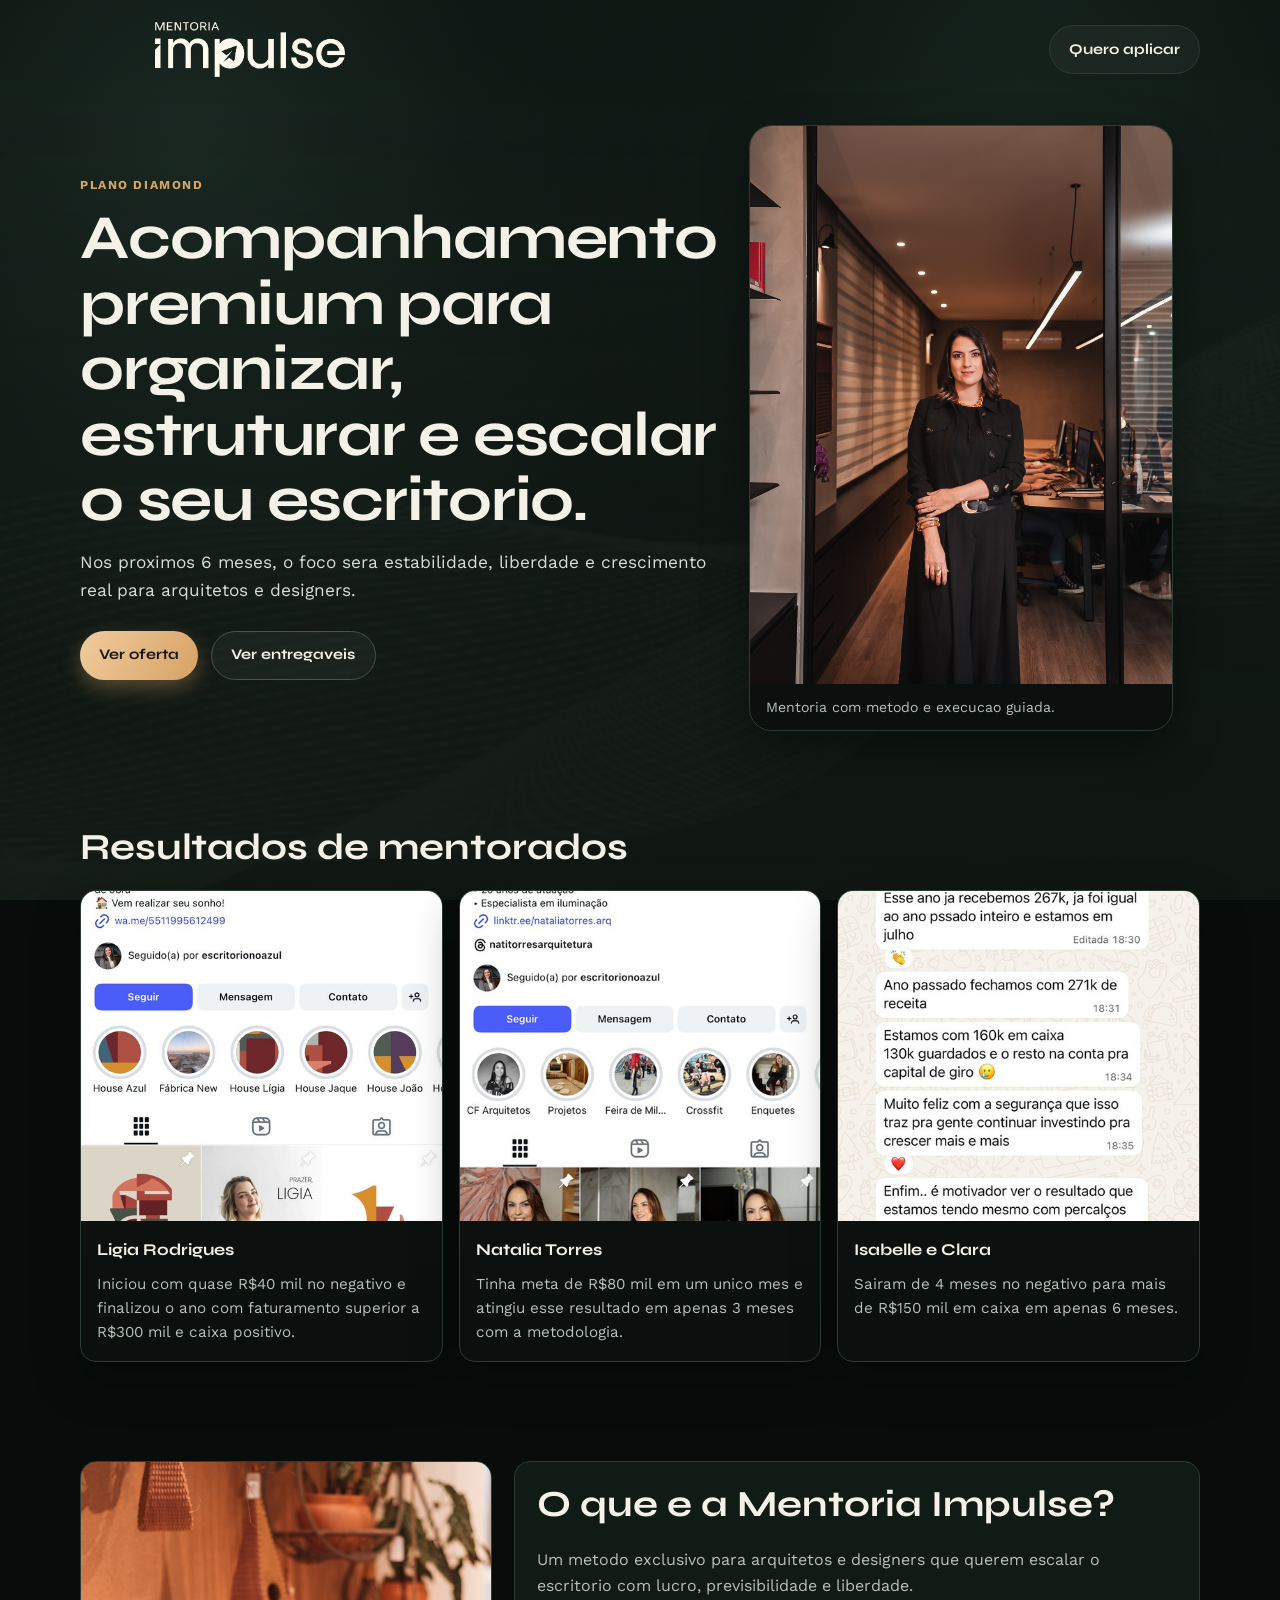
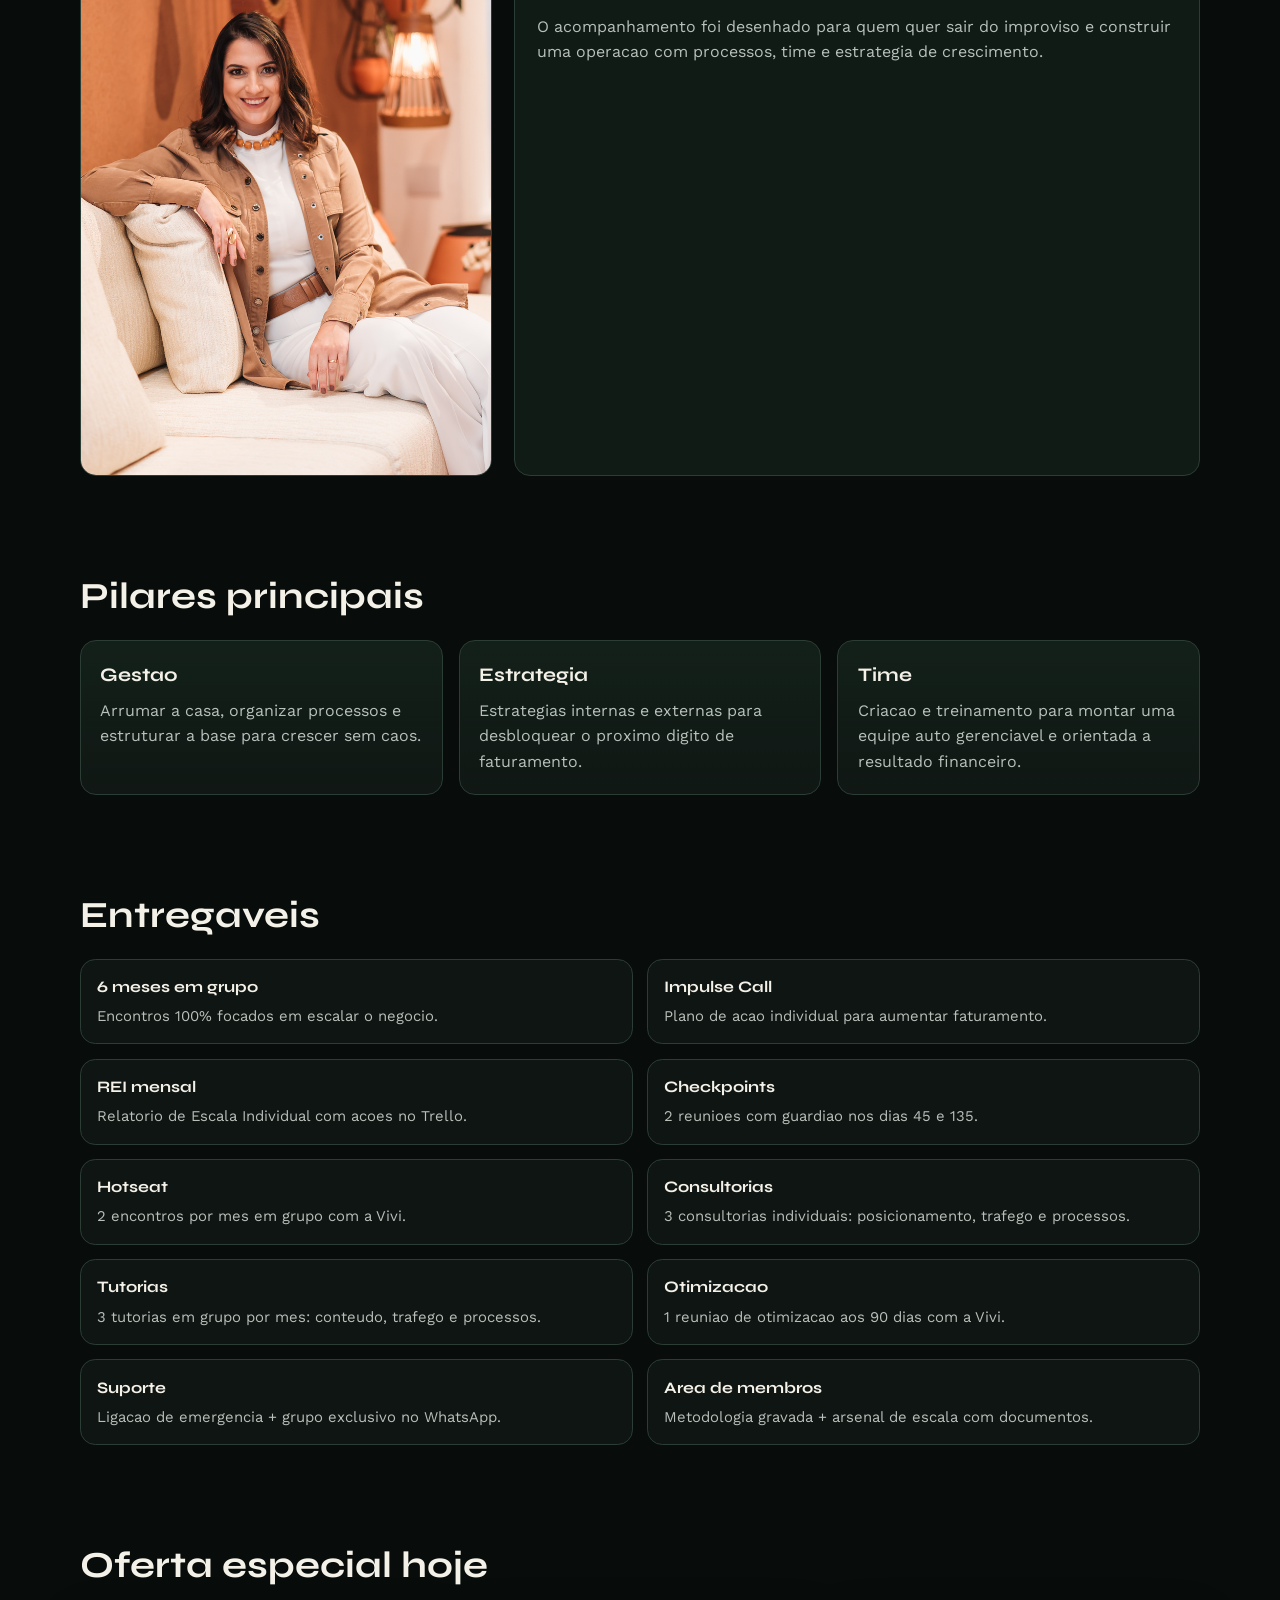
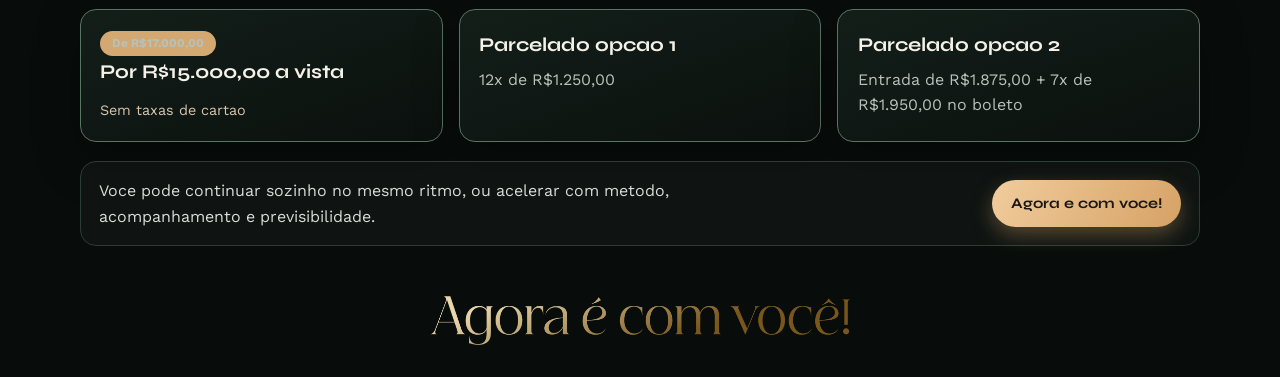
==== index.html @ 2598ce9f "feat: landing Mentoria Impulse Plano Diamond + deploy pages" ====
<!DOCTYPE html>
<html lang="pt-BR">
  <head>
    <meta charset="UTF-8" />
    <meta name="viewport" content="width=device-width, initial-scale=1.0" />
    <title>Mentoria Impulse | Plano Diamond</title>
    <link rel="preconnect" href="https://fonts.googleapis.com" />
    <link rel="preconnect" href="https://fonts.gstatic.com" crossorigin />
    <link
      href="https://fonts.googleapis.com/css2?family=Syne:wght@500;700;800&family=Work+Sans:wght@400;500;700&display=swap"
      rel="stylesheet"
    />
    <link rel="stylesheet" href="./styles.css" />
  </head>
  <body>
    <div class="bg-gradient" aria-hidden="true"></div>

    <header class="topbar container reveal">
      <img
        class="logo"
        src="./assets/p01_02_X12.png"
        alt="Mentoria Impulse"
        loading="eager"
      />
      <a class="btn btn-outline" href="#investimento">Quero aplicar</a>
    </header>

    <main>
      <section class="hero container">
        <div class="hero-copy reveal">
          <p class="kicker">Plano Diamond</p>
          <h1>
            Acompanhamento premium para organizar, estruturar e escalar o seu
            escritorio.
          </h1>
          <p class="lead">
            Nos proximos 6 meses, o foco sera estabilidade, liberdade e
            crescimento real para arquitetos e designers.
          </p>
          <div class="hero-actions">
            <a class="btn btn-solid" href="#investimento">Ver oferta</a>
            <a class="btn btn-ghost" href="#entregaveis">Ver entregaveis</a>
          </div>
        </div>

        <figure class="hero-visual reveal">
          <img
            src="./assets/p01_04_X4.jpg"
            alt="Mentora em escritorio"
            loading="eager"
          />
          <figcaption>Mentoria com metodo e execucao guiada.</figcaption>
        </figure>
      </section>

      <section class="social-proof container" id="resultados">
        <h2 class="section-title reveal">Resultados de mentorados</h2>
        <div class="proof-grid">
          <article class="proof-card reveal">
            <img
              src="./assets/p03_04_X11.jpg"
              alt="Perfil da Ligia Rodrigues"
              loading="lazy"
            />
            <div class="proof-copy">
              <h3>Ligia Rodrigues</h3>
              <p>
                Iniciou com quase R$40 mil no negativo e finalizou o ano com
                faturamento superior a R$300 mil e caixa positivo.
              </p>
            </div>
          </article>

          <article class="proof-card reveal">
            <img
              src="./assets/p04_05_X11.jpg"
              alt="Perfil da Natalia Torres"
              loading="lazy"
            />
            <div class="proof-copy">
              <h3>Natalia Torres</h3>
              <p>
                Tinha meta de R$80 mil em um unico mes e atingiu esse resultado
                em apenas 3 meses com a metodologia.
              </p>
            </div>
          </article>

          <article class="proof-card reveal">
            <img
              src="./assets/p05_05_X14.jpg"
              alt="Depoimento de mentoria"
              loading="lazy"
            />
            <div class="proof-copy">
              <h3>Isabelle e Clara</h3>
              <p>
                Sairam de 4 meses no negativo para mais de R$150 mil em caixa
                em apenas 6 meses.
              </p>
            </div>
          </article>
        </div>
      </section>

      <section class="about container">
        <div class="about-media reveal">
          <img
            src="./assets/p10_01_X4.jpg"
            alt="Mentora sentada em sofa"
            loading="lazy"
          />
        </div>
        <div class="about-copy reveal">
          <h2 class="section-title">O que e a Mentoria Impulse?</h2>
          <p>
            Um metodo exclusivo para arquitetos e designers que querem escalar
            o escritorio com lucro, previsibilidade e liberdade.
          </p>
          <p>
            O acompanhamento foi desenhado para quem quer sair do improviso e
            construir uma operacao com processos, time e estrategia de
            crescimento.
          </p>
        </div>
      </section>

      <section class="pillars container" id="pilares">
        <h2 class="section-title reveal">Pilares principais</h2>
        <div class="pillar-grid">
          <article class="pillar-card reveal">
            <h3>Gestao</h3>
            <p>
              Arrumar a casa, organizar processos e estruturar a base para
              crescer sem caos.
            </p>
          </article>
          <article class="pillar-card reveal">
            <h3>Estrategia</h3>
            <p>
              Estrategias internas e externas para desbloquear o proximo digito
              de faturamento.
            </p>
          </article>
          <article class="pillar-card reveal">
            <h3>Time</h3>
            <p>
              Criacao e treinamento para montar uma equipe auto gerenciavel e
              orientada a resultado financeiro.
            </p>
          </article>
        </div>
      </section>

      <section class="deliverables container" id="entregaveis">
        <h2 class="section-title reveal">Entregaveis</h2>
        <div class="deliverable-grid">
          <article class="deliverable reveal">
            <h3>6 meses em grupo</h3>
            <p>Encontros 100% focados em escalar o negocio.</p>
          </article>
          <article class="deliverable reveal">
            <h3>Impulse Call</h3>
            <p>Plano de acao individual para aumentar faturamento.</p>
          </article>
          <article class="deliverable reveal">
            <h3>REI mensal</h3>
            <p>Relatorio de Escala Individual com acoes no Trello.</p>
          </article>
          <article class="deliverable reveal">
            <h3>Checkpoints</h3>
            <p>2 reunioes com guardiao nos dias 45 e 135.</p>
          </article>
          <article class="deliverable reveal">
            <h3>Hotseat</h3>
            <p>2 encontros por mes em grupo com a Vivi.</p>
          </article>
          <article class="deliverable reveal">
            <h3>Consultorias</h3>
            <p>3 consultorias individuais: posicionamento, trafego e processos.</p>
          </article>
          <article class="deliverable reveal">
            <h3>Tutorias</h3>
            <p>3 tutorias em grupo por mes: conteudo, trafego e processos.</p>
          </article>
          <article class="deliverable reveal">
            <h3>Otimizacao</h3>
            <p>1 reuniao de otimizacao aos 90 dias com a Vivi.</p>
          </article>
          <article class="deliverable reveal">
            <h3>Suporte</h3>
            <p>Ligacao de emergencia + grupo exclusivo no WhatsApp.</p>
          </article>
          <article class="deliverable reveal">
            <h3>Area de membros</h3>
            <p>Metodologia gravada + arsenal de escala com documentos.</p>
          </article>
        </div>
      </section>

      <section class="investment container" id="investimento">
        <h2 class="section-title reveal">Oferta especial hoje</h2>
        <div class="investment-wrap">
          <article class="price-card reveal">
            <p class="badge">De R$17.000,00</p>
            <h3>Por R$15.000,00 a vista</h3>
            <p class="price-note">Sem taxas de cartao</p>
          </article>
          <article class="price-card reveal">
            <h3>Parcelado opcao 1</h3>
            <p>12x de R$1.250,00</p>
          </article>
          <article class="price-card reveal">
            <h3>Parcelado opcao 2</h3>
            <p>Entrada de R$1.875,00 + 7x de R$1.950,00 no boleto</p>
          </article>
        </div>
        <div class="final-cta reveal">
          <p>
            Voce pode continuar sozinho no mesmo ritmo, ou acelerar com metodo,
            acompanhamento e previsibilidade.
          </p>
          <a class="btn btn-solid" href="#">Agora e com voce!</a>
        </div>
      </section>
    </main>

    <footer class="footer container reveal">
      <img src="./assets/p12_03_X21.png" alt="Agora e com voce" loading="lazy" />
    </footer>

    <script src="./script.js"></script>
  </body>
</html>
---- styles.css ----
:root {
  --bg: #080d0b;
  --bg-soft: #111b16;
  --panel: #101714;
  --panel-border: #2c3d35;
  --accent: #7f9f89;
  --accent-2: #d7a468;
  --text: #f4f1e8;
  --muted: #b8c0ba;
  --radius-xl: 1.4rem;
  --radius-lg: 1rem;
  --shadow: 0 18px 45px rgba(0, 0, 0, 0.38);
  --max: 1120px;
}

*,
*::before,
*::after {
  box-sizing: border-box;
}

html,
body {
  margin: 0;
  padding: 0;
}

body {
  min-height: 100vh;
  background: var(--bg);
  color: var(--text);
  font-family: "Work Sans", sans-serif;
  line-height: 1.6;
  position: relative;
  overflow-x: hidden;
}

.bg-gradient {
  position: fixed;
  inset: 0;
  z-index: -2;
  background: radial-gradient(circle at 15% 15%, #1a2822 0%, rgba(0, 0, 0, 0) 45%),
    radial-gradient(circle at 80% 10%, #16231d 0%, rgba(0, 0, 0, 0) 42%),
    linear-gradient(160deg, #050907 0%, #0d1410 62%, #0a0f0c 100%);
}

body::before {
  content: "";
  position: fixed;
  inset: 0;
  z-index: -1;
  opacity: 0.23;
  background: url("./assets/p01_01_X8.png") center / cover no-repeat;
  pointer-events: none;
}

.container {
  width: min(var(--max), calc(100% - 2.8rem));
  margin-inline: auto;
}

.topbar {
  padding-top: 1.4rem;
  display: flex;
  align-items: center;
  justify-content: space-between;
}

.logo {
  width: min(340px, 52vw);
  max-height: 3.4rem;
  object-fit: contain;
}

.btn {
  display: inline-flex;
  align-items: center;
  justify-content: center;
  gap: 0.5rem;
  border-radius: 999px;
  padding: 0.74rem 1.2rem;
  font-family: "Syne", sans-serif;
  font-size: 0.92rem;
  font-weight: 700;
  text-decoration: none;
  transition: transform 0.28s ease, box-shadow 0.28s ease, background-color 0.28s ease;
}

.btn:hover {
  transform: translateY(-2px);
}

.btn-solid {
  color: #1a1712;
  background: linear-gradient(120deg, #f1cc9d 0%, var(--accent-2) 95%);
  box-shadow: 0 8px 20px rgba(215, 164, 104, 0.35);
}

.btn-outline {
  color: var(--text);
  border: 1px solid var(--panel-border);
  background: rgba(255, 255, 255, 0.04);
}

.btn-ghost {
  color: var(--text);
  border: 1px solid #42564a;
  background: rgba(77, 98, 85, 0.15);
}

.hero {
  padding: 3rem 0 2.8rem;
  display: grid;
  grid-template-columns: 1.06fr 0.94fr;
  gap: 2rem;
  align-items: center;
}

.hero-copy h1 {
  margin: 0.6rem 0 1rem;
  font-family: "Syne", sans-serif;
  font-size: clamp(2.2rem, 5vw, 3.9rem);
  line-height: 1.05;
  letter-spacing: -0.02em;
}

.kicker {
  margin: 0;
  color: var(--accent-2);
  text-transform: uppercase;
  letter-spacing: 0.13em;
  font-size: 0.76rem;
  font-weight: 700;
}

.lead {
  margin: 0;
  max-width: 58ch;
  color: #d7ddd8;
  font-size: 1.08rem;
}

.hero-actions {
  margin-top: 1.65rem;
  display: flex;
  gap: 0.8rem;
  flex-wrap: wrap;
}

.hero-visual {
  margin: 0;
  border-radius: var(--radius-xl);
  overflow: hidden;
  background: var(--panel);
  box-shadow: var(--shadow);
  border: 1px solid var(--panel-border);
}

.hero-visual img {
  width: 100%;
  height: min(560px, 62vh);
  object-fit: cover;
  display: block;
}

.hero-visual figcaption {
  padding: 0.75rem 1rem;
  font-size: 0.88rem;
  color: var(--muted);
  background: rgba(0, 0, 0, 0.33);
}

main > section {
  padding: 3.1rem 0;
}

.section-title {
  margin: 0 0 1.4rem;
  font-family: "Syne", sans-serif;
  font-size: clamp(1.5rem, 3.1vw, 2.3rem);
  line-height: 1.15;
}

.proof-grid {
  display: grid;
  grid-template-columns: repeat(3, minmax(0, 1fr));
  gap: 1rem;
}

.proof-card {
  background: linear-gradient(180deg, rgba(255, 255, 255, 0.03) 0%, rgba(255, 255, 255, 0.015) 100%);
  border: 1px solid var(--panel-border);
  border-radius: var(--radius-lg);
  overflow: hidden;
  box-shadow: var(--shadow);
}

.proof-card img {
  width: 100%;
  height: 330px;
  object-fit: cover;
  display: block;
}

.proof-copy {
  padding: 1rem;
}

.proof-copy h3 {
  margin: 0;
  font-family: "Syne", sans-serif;
  font-size: 1.03rem;
}

.proof-copy p {
  margin: 0.5rem 0 0;
  color: var(--muted);
  font-size: 0.95rem;
}

.about {
  display: grid;
  grid-template-columns: 0.75fr 1.25fr;
  gap: 1.4rem;
  align-items: stretch;
}

.about-media,
.about-copy {
  border-radius: var(--radius-lg);
  border: 1px solid var(--panel-border);
  background: var(--bg-soft);
}

.about-media {
  overflow: hidden;
}

.about-media img {
  width: 100%;
  height: 100%;
  min-height: 390px;
  object-fit: cover;
  display: block;
}

.about-copy {
  padding: 1.3rem 1.4rem;
}

.about-copy p {
  margin: 0 0 0.95rem;
  color: var(--muted);
}

.pillar-grid {
  display: grid;
  grid-template-columns: repeat(3, minmax(0, 1fr));
  gap: 1rem;
}

.pillar-card {
  border-radius: var(--radius-lg);
  padding: 1.2rem;
  border: 1px solid var(--panel-border);
  background: linear-gradient(180deg, #132019 0%, #101714 100%);
}

.pillar-card h3 {
  margin: 0 0 0.45rem;
  font-family: "Syne", sans-serif;
  font-size: 1.2rem;
}

.pillar-card p {
  margin: 0;
  color: var(--muted);
}

.deliverable-grid {
  display: grid;
  grid-template-columns: repeat(2, minmax(0, 1fr));
  gap: 0.9rem;
}

.deliverable {
  border-radius: 0.95rem;
  padding: 0.9rem 1rem;
  border: 1px solid var(--panel-border);
  background: #0f1512;
}

.deliverable h3 {
  margin: 0 0 0.35rem;
  font-family: "Syne", sans-serif;
  font-size: 1rem;
}

.deliverable p {
  margin: 0;
  color: var(--muted);
  font-size: 0.93rem;
}

.investment-wrap {
  display: grid;
  grid-template-columns: repeat(3, minmax(0, 1fr));
  gap: 1rem;
}

.price-card {
  border-radius: var(--radius-lg);
  border: 1px solid #597364;
  background: linear-gradient(160deg, rgba(20, 32, 27, 0.95) 0%, rgba(11, 17, 14, 0.97) 100%);
  padding: 1.2rem;
  box-shadow: var(--shadow);
}

.price-card h3 {
  margin: 0 0 0.4rem;
  font-family: "Syne", sans-serif;
  font-size: 1.22rem;
}

.price-card p {
  margin: 0;
  color: var(--muted);
}

.badge {
  display: inline-block;
  margin: 0 0 0.65rem;
  color: #111;
  background: #d3a871;
  border-radius: 999px;
  padding: 0.2rem 0.75rem;
  font-size: 0.75rem;
  font-weight: 700;
}

.price-note {
  margin-top: 0.7rem !important;
  color: #d5c4ae !important;
  font-size: 0.9rem;
}

.final-cta {
  margin-top: 1.2rem;
  border-radius: var(--radius-lg);
  border: 1px solid var(--panel-border);
  padding: 1rem 1.1rem;
  background: rgba(255, 255, 255, 0.03);
  display: flex;
  align-items: center;
  justify-content: space-between;
  gap: 1rem;
  flex-wrap: wrap;
}

.final-cta p {
  margin: 0;
  max-width: 60ch;
  color: #d8ddd8;
}

.footer {
  padding: 0 0 2rem;
  display: flex;
  justify-content: center;
}

.footer img {
  width: min(420px, 85%);
  opacity: 0.95;
}

.reveal {
  opacity: 0;
  transform: translateY(16px);
  transition: opacity 0.55s ease, transform 0.55s ease;
}

.reveal.is-visible {
  opacity: 1;
  transform: translateY(0);
}

@media (max-width: 980px) {
  .hero,
  .about {
    grid-template-columns: 1fr;
  }

  .proof-grid,
  .pillar-grid,
  .investment-wrap {
    grid-template-columns: repeat(2, minmax(0, 1fr));
  }
}

@media (max-width: 680px) {
  .container {
    width: min(var(--max), calc(100% - 1.5rem));
  }

  .topbar {
    gap: 0.6rem;
  }

  .proof-grid,
  .pillar-grid,
  .deliverable-grid,
  .investment-wrap {
    grid-template-columns: 1fr;
  }

  .hero-visual img {
    height: 420px;
  }

  .btn {
    width: 100%;
  }
}
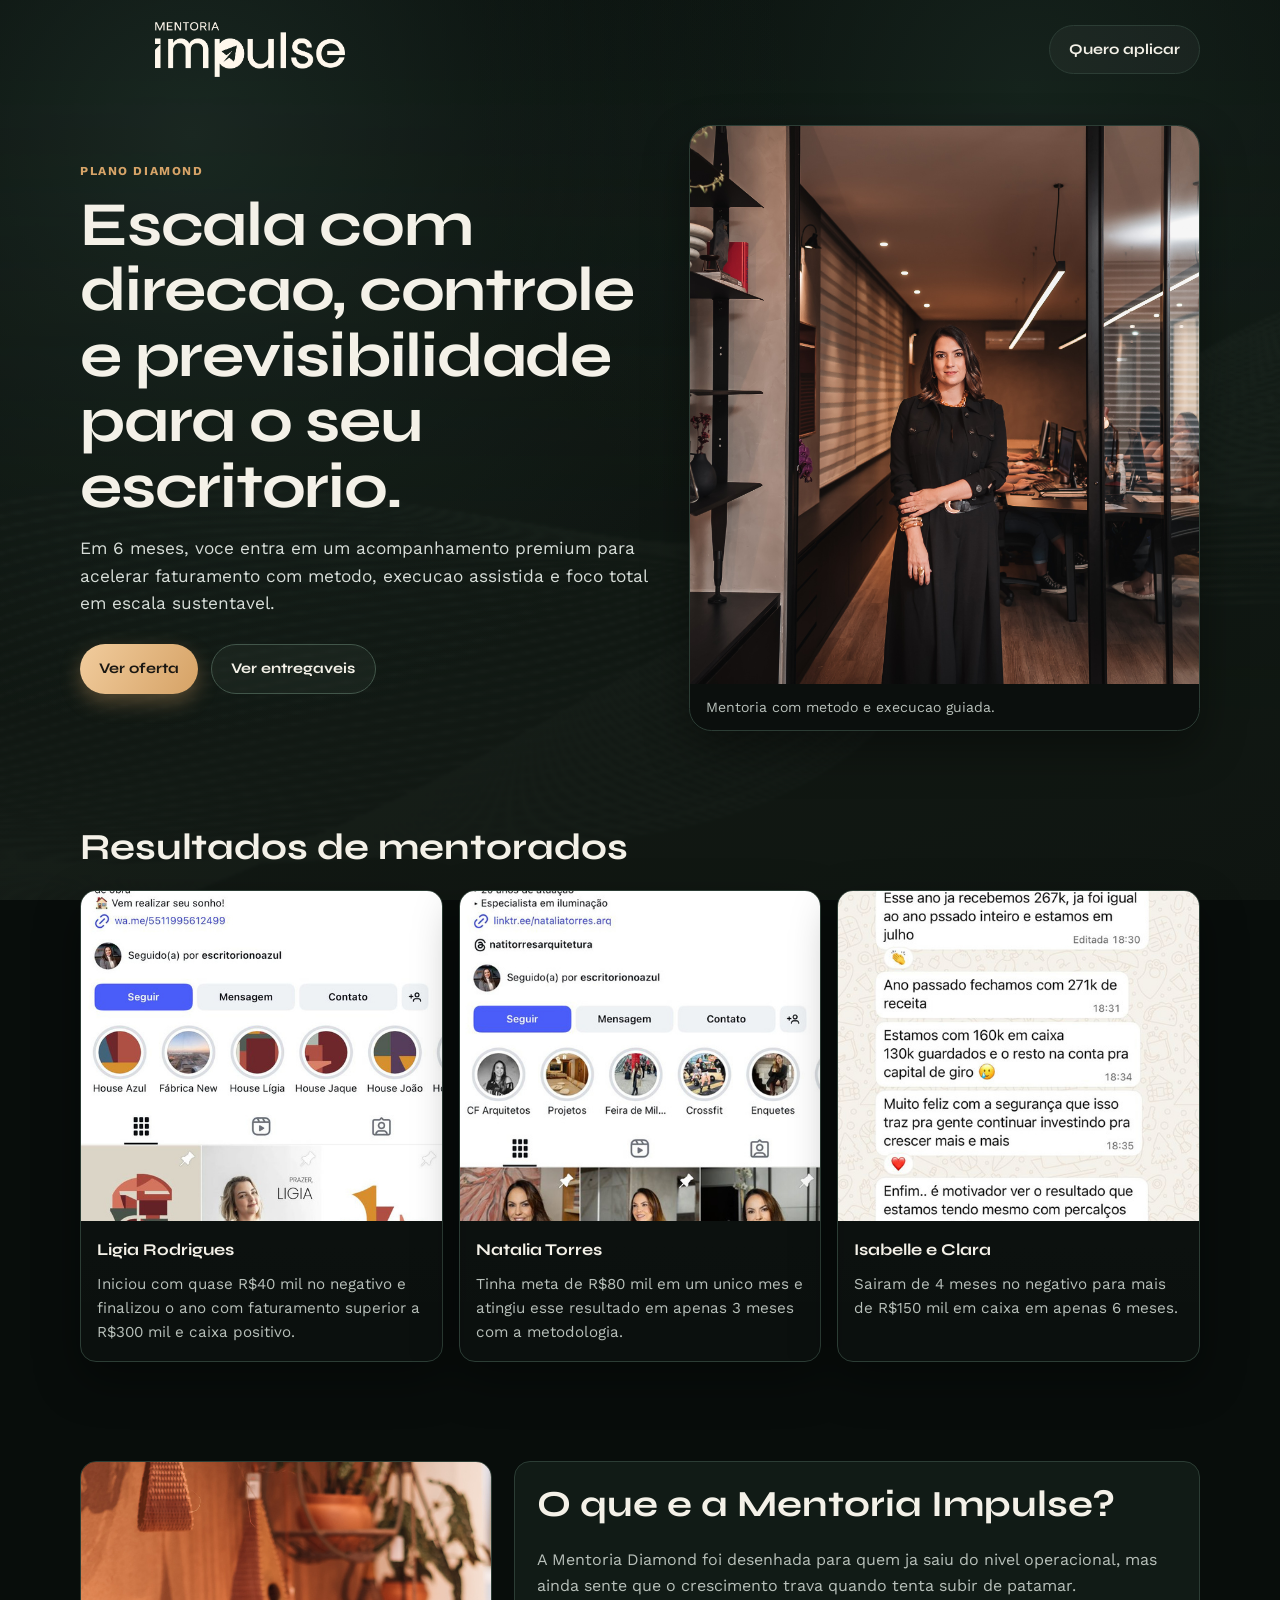
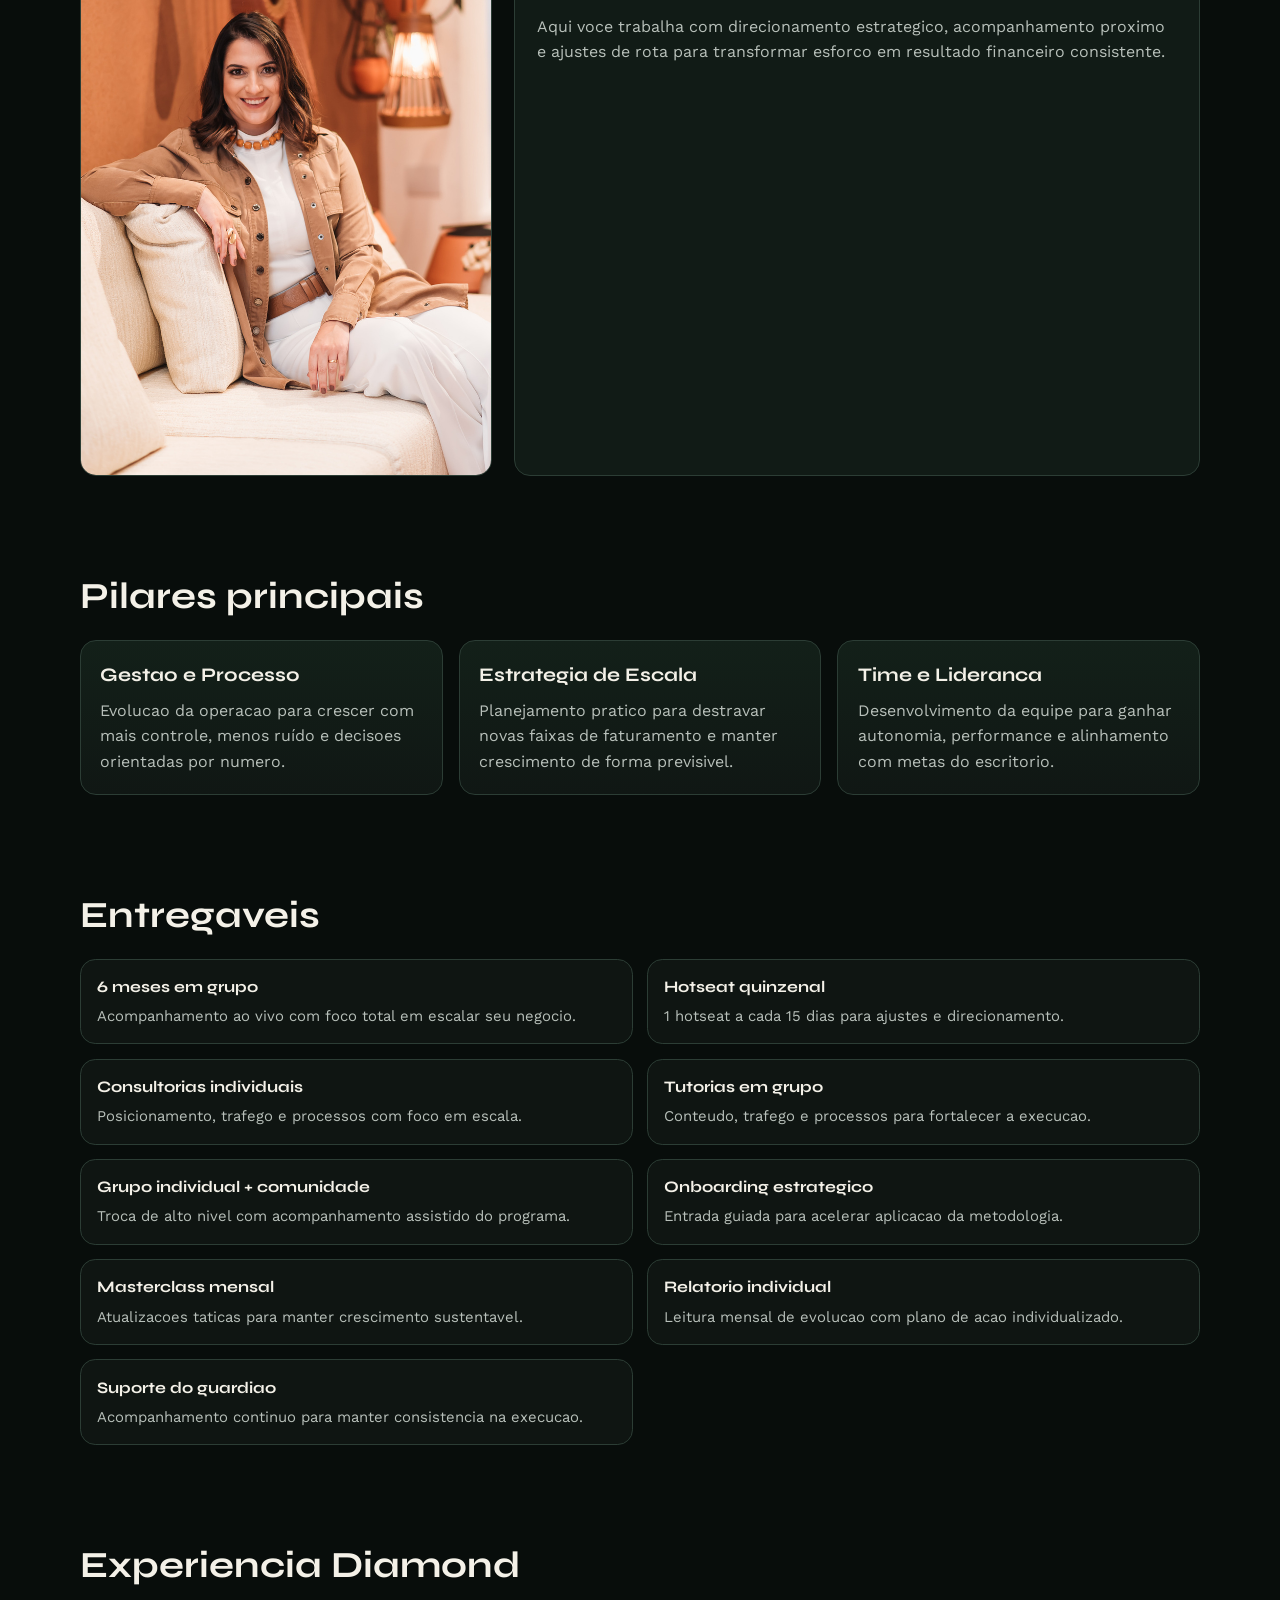
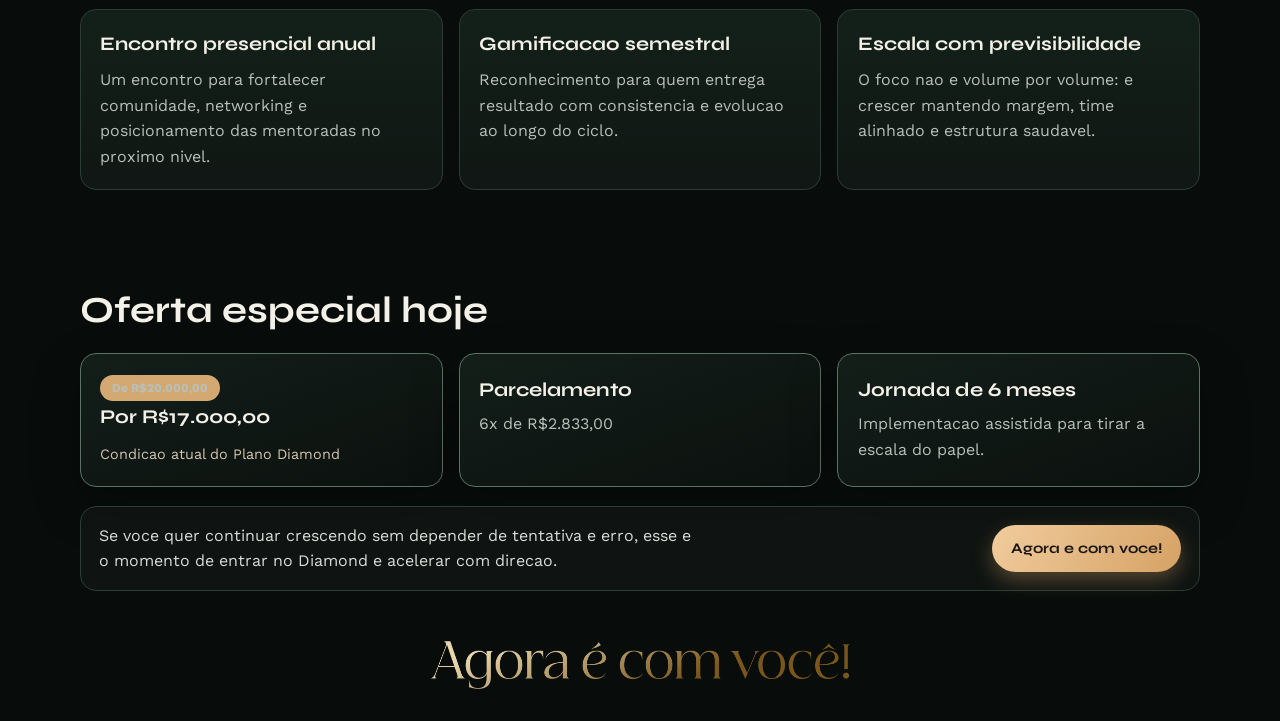
==== commit af9df16e: "feat: revisa narrativa do Diamond com escopo atualizado e novo pricing" ====
--- a/index.html
+++ b/index.html
@@ -30,12 +30,13 @@
         <div class="hero-copy reveal">
           <p class="kicker">Plano Diamond</p>
           <h1>
-            Acompanhamento premium para organizar, estruturar e escalar o seu
+            Escala com direcao, controle e previsibilidade para o seu
             escritorio.
           </h1>
           <p class="lead">
-            Nos proximos 6 meses, o foco sera estabilidade, liberdade e
-            crescimento real para arquitetos e designers.
+            Em 6 meses, voce entra em um acompanhamento premium para acelerar
+            faturamento com metodo, execucao assistida e foco total em escala
+            sustentavel.
           </p>
           <div class="hero-actions">
             <a class="btn btn-solid" href="#investimento">Ver oferta</a>
@@ -114,13 +115,14 @@
         <div class="about-copy reveal">
           <h2 class="section-title">O que e a Mentoria Impulse?</h2>
           <p>
-            Um metodo exclusivo para arquitetos e designers que querem escalar
-            o escritorio com lucro, previsibilidade e liberdade.
+            A Mentoria Diamond foi desenhada para quem ja saiu do nivel
+            operacional, mas ainda sente que o crescimento trava quando tenta
+            subir de patamar.
           </p>
           <p>
-            O acompanhamento foi desenhado para quem quer sair do improviso e
-            construir uma operacao com processos, time e estrategia de
-            crescimento.
+            Aqui voce trabalha com direcionamento estrategico, acompanhamento
+            proximo e ajustes de rota para transformar esforco em resultado
+            financeiro consistente.
           </p>
         </div>
       </section>
@@ -129,24 +131,24 @@
         <h2 class="section-title reveal">Pilares principais</h2>
         <div class="pillar-grid">
           <article class="pillar-card reveal">
-            <h3>Gestao</h3>
-            <p>
-              Arrumar a casa, organizar processos e estruturar a base para
-              crescer sem caos.
-            </p>
-          </article>
-          <article class="pillar-card reveal">
-            <h3>Estrategia</h3>
-            <p>
-              Estrategias internas e externas para desbloquear o proximo digito
-              de faturamento.
-            </p>
-          </article>
-          <article class="pillar-card reveal">
-            <h3>Time</h3>
-            <p>
-              Criacao e treinamento para montar uma equipe auto gerenciavel e
-              orientada a resultado financeiro.
+            <h3>Gestao e Processo</h3>
+            <p>
+              Evolucao da operacao para crescer com mais controle, menos ruído
+              e decisoes orientadas por numero.
+            </p>
+          </article>
+          <article class="pillar-card reveal">
+            <h3>Estrategia de Escala</h3>
+            <p>
+              Planejamento pratico para destravar novas faixas de faturamento e
+              manter crescimento de forma previsivel.
+            </p>
+          </article>
+          <article class="pillar-card reveal">
+            <h3>Time e Lideranca</h3>
+            <p>
+              Desenvolvimento da equipe para ganhar autonomia, performance e
+              alinhamento com metas do escritorio.
             </p>
           </article>
         </div>
@@ -157,43 +159,66 @@
         <div class="deliverable-grid">
           <article class="deliverable reveal">
             <h3>6 meses em grupo</h3>
-            <p>Encontros 100% focados em escalar o negocio.</p>
-          </article>
-          <article class="deliverable reveal">
-            <h3>Impulse Call</h3>
-            <p>Plano de acao individual para aumentar faturamento.</p>
-          </article>
-          <article class="deliverable reveal">
-            <h3>REI mensal</h3>
-            <p>Relatorio de Escala Individual com acoes no Trello.</p>
-          </article>
-          <article class="deliverable reveal">
-            <h3>Checkpoints</h3>
-            <p>2 reunioes com guardiao nos dias 45 e 135.</p>
-          </article>
-          <article class="deliverable reveal">
-            <h3>Hotseat</h3>
-            <p>2 encontros por mes em grupo com a Vivi.</p>
-          </article>
-          <article class="deliverable reveal">
-            <h3>Consultorias</h3>
-            <p>3 consultorias individuais: posicionamento, trafego e processos.</p>
-          </article>
-          <article class="deliverable reveal">
-            <h3>Tutorias</h3>
-            <p>3 tutorias em grupo por mes: conteudo, trafego e processos.</p>
-          </article>
-          <article class="deliverable reveal">
-            <h3>Otimizacao</h3>
-            <p>1 reuniao de otimizacao aos 90 dias com a Vivi.</p>
-          </article>
-          <article class="deliverable reveal">
-            <h3>Suporte</h3>
-            <p>Ligacao de emergencia + grupo exclusivo no WhatsApp.</p>
-          </article>
-          <article class="deliverable reveal">
-            <h3>Area de membros</h3>
-            <p>Metodologia gravada + arsenal de escala com documentos.</p>
+            <p>Acompanhamento ao vivo com foco total em escalar seu negocio.</p>
+          </article>
+          <article class="deliverable reveal">
+            <h3>Hotseat quinzenal</h3>
+            <p>1 hotseat a cada 15 dias para ajustes e direcionamento.</p>
+          </article>
+          <article class="deliverable reveal">
+            <h3>Consultorias individuais</h3>
+            <p>Posicionamento, trafego e processos com foco em escala.</p>
+          </article>
+          <article class="deliverable reveal">
+            <h3>Tutorias em grupo</h3>
+            <p>Conteudo, trafego e processos para fortalecer a execucao.</p>
+          </article>
+          <article class="deliverable reveal">
+            <h3>Grupo individual + comunidade</h3>
+            <p>Troca de alto nivel com acompanhamento assistido do programa.</p>
+          </article>
+          <article class="deliverable reveal">
+            <h3>Onboarding estrategico</h3>
+            <p>Entrada guiada para acelerar aplicacao da metodologia.</p>
+          </article>
+          <article class="deliverable reveal">
+            <h3>Masterclass mensal</h3>
+            <p>Atualizacoes taticas para manter crescimento sustentavel.</p>
+          </article>
+          <article class="deliverable reveal">
+            <h3>Relatorio individual</h3>
+            <p>Leitura mensal de evolucao com plano de acao individualizado.</p>
+          </article>
+          <article class="deliverable reveal">
+            <h3>Suporte do guardiao</h3>
+            <p>Acompanhamento continuo para manter consistencia na execucao.</p>
+          </article>
+        </div>
+      </section>
+
+      <section class="pillars container" id="experiencia">
+        <h2 class="section-title reveal">Experiencia Diamond</h2>
+        <div class="pillar-grid">
+          <article class="pillar-card reveal">
+            <h3>Encontro presencial anual</h3>
+            <p>
+              Um encontro para fortalecer comunidade, networking e
+              posicionamento das mentoradas no proximo nivel.
+            </p>
+          </article>
+          <article class="pillar-card reveal">
+            <h3>Gamificacao semestral</h3>
+            <p>
+              Reconhecimento para quem entrega resultado com consistencia e
+              evolucao ao longo do ciclo.
+            </p>
+          </article>
+          <article class="pillar-card reveal">
+            <h3>Escala com previsibilidade</h3>
+            <p>
+              O foco nao e volume por volume: e crescer mantendo margem, time
+              alinhado e estrutura saudavel.
+            </p>
           </article>
         </div>
       </section>
@@ -202,23 +227,23 @@
         <h2 class="section-title reveal">Oferta especial hoje</h2>
         <div class="investment-wrap">
           <article class="price-card reveal">
-            <p class="badge">De R$17.000,00</p>
-            <h3>Por R$15.000,00 a vista</h3>
-            <p class="price-note">Sem taxas de cartao</p>
+            <p class="badge">De R$20.000,00</p>
+            <h3>Por R$17.000,00</h3>
+            <p class="price-note">Condicao atual do Plano Diamond</p>
           </article>
           <article class="price-card reveal">
-            <h3>Parcelado opcao 1</h3>
-            <p>12x de R$1.250,00</p>
+            <h3>Parcelamento</h3>
+            <p>6x de R$2.833,00</p>
           </article>
           <article class="price-card reveal">
-            <h3>Parcelado opcao 2</h3>
-            <p>Entrada de R$1.875,00 + 7x de R$1.950,00 no boleto</p>
+            <h3>Jornada de 6 meses</h3>
+            <p>Implementacao assistida para tirar a escala do papel.</p>
           </article>
         </div>
         <div class="final-cta reveal">
           <p>
-            Voce pode continuar sozinho no mesmo ritmo, ou acelerar com metodo,
-            acompanhamento e previsibilidade.
+            Se voce quer continuar crescendo sem depender de tentativa e erro,
+            esse e o momento de entrar no Diamond e acelerar com direcao.
           </p>
           <a class="btn btn-solid" href="#">Agora e com voce!</a>
         </div>
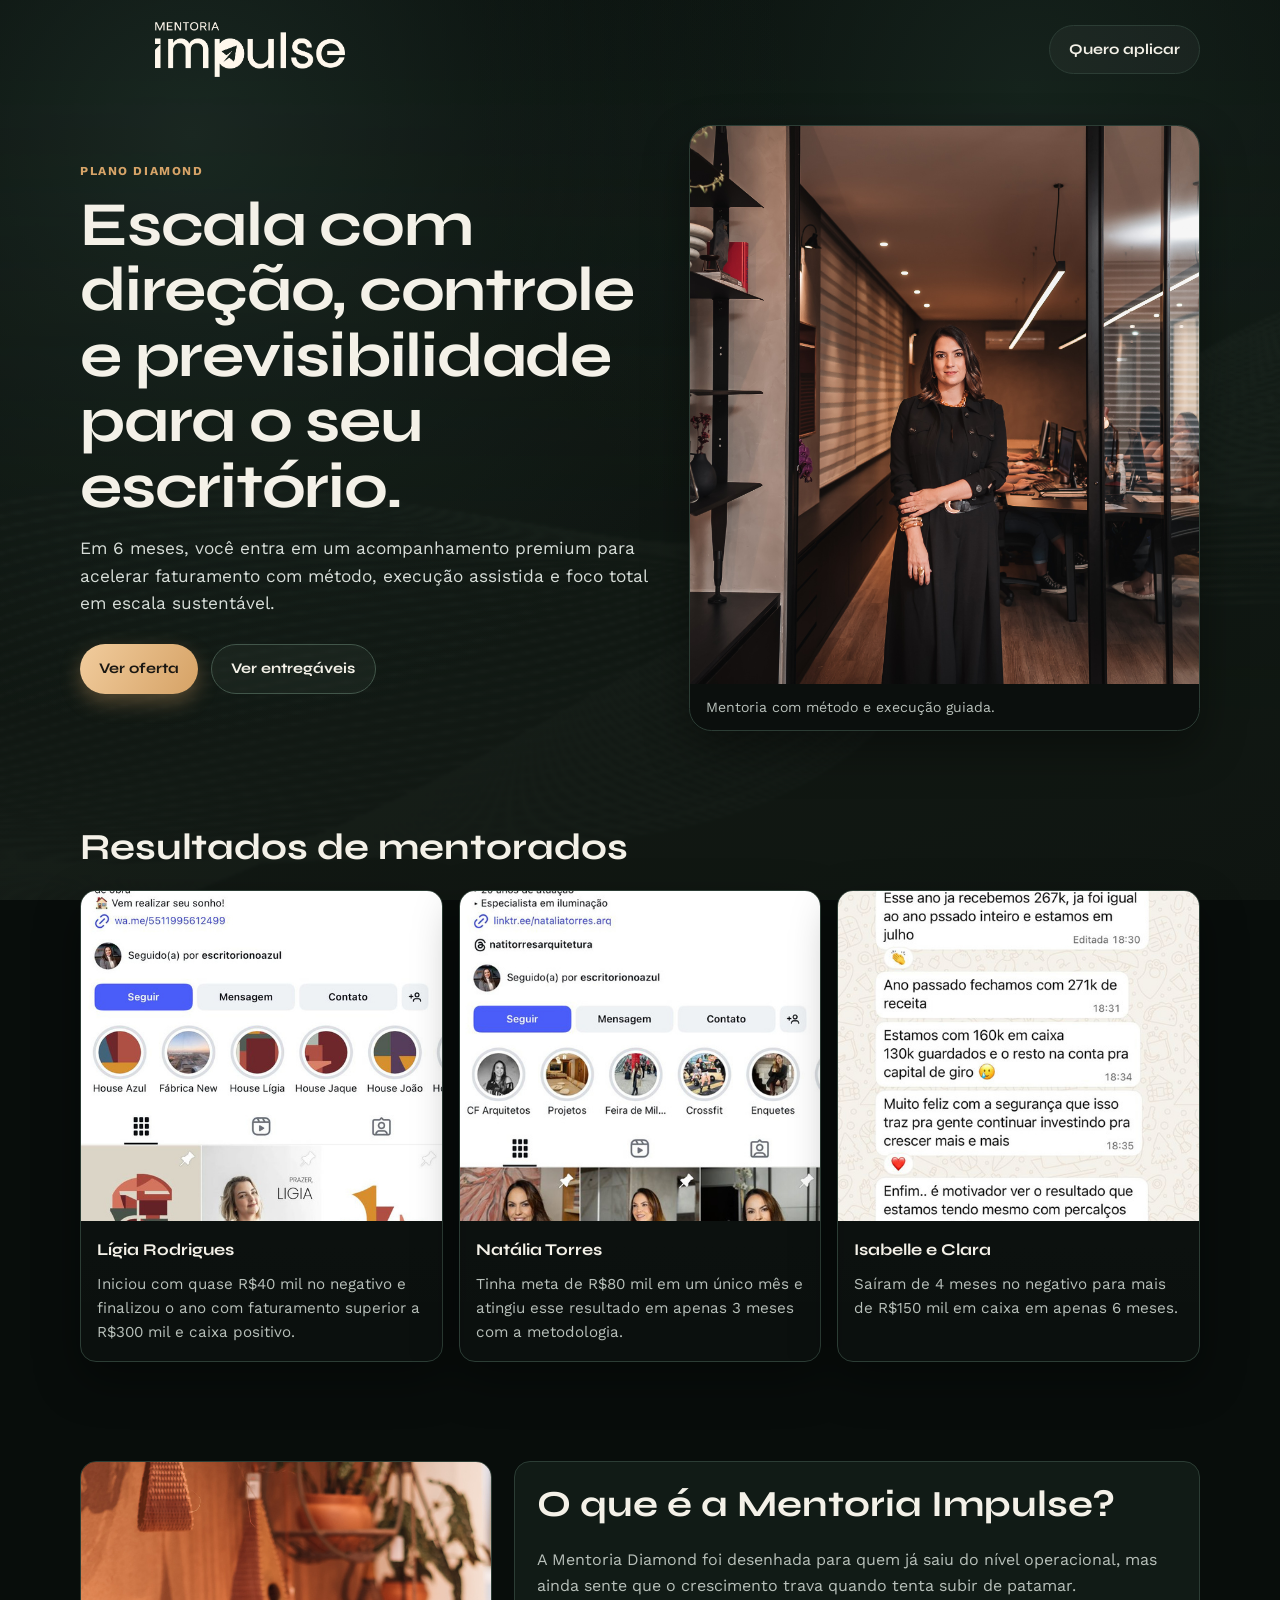
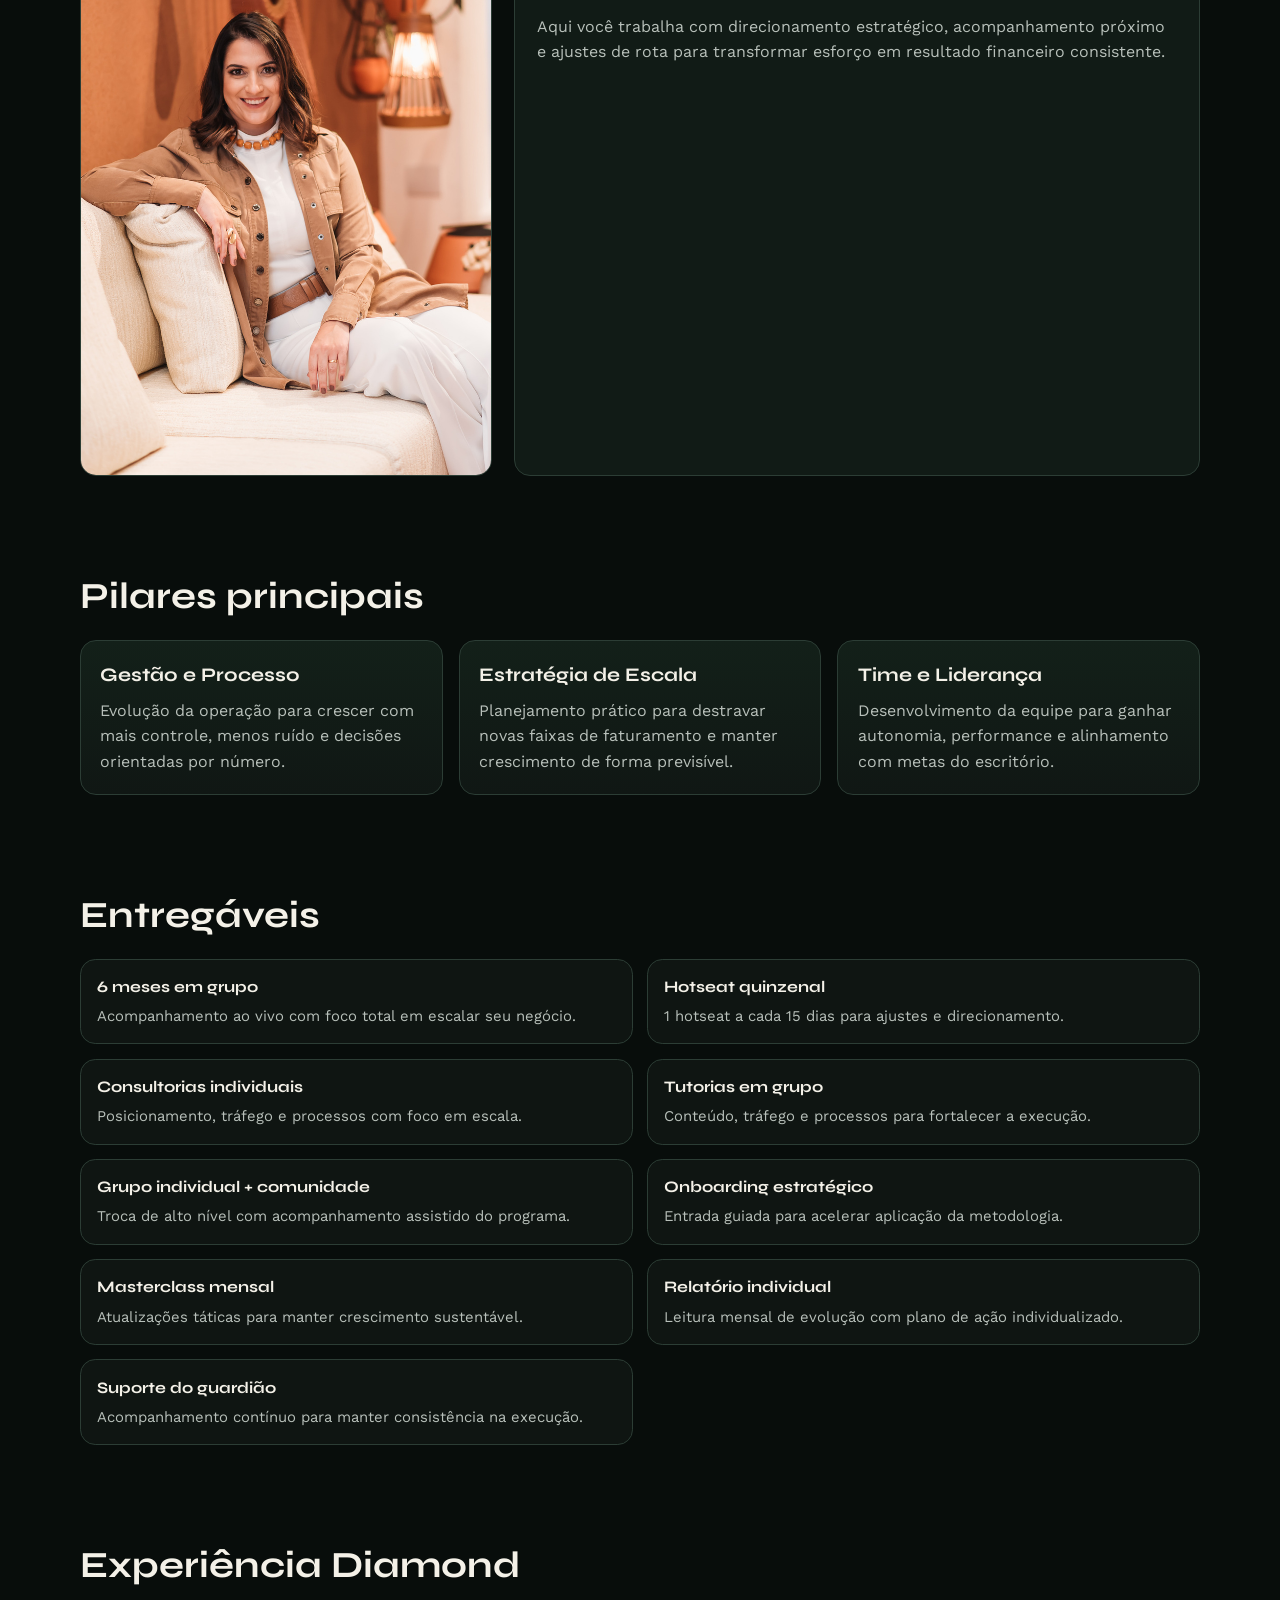
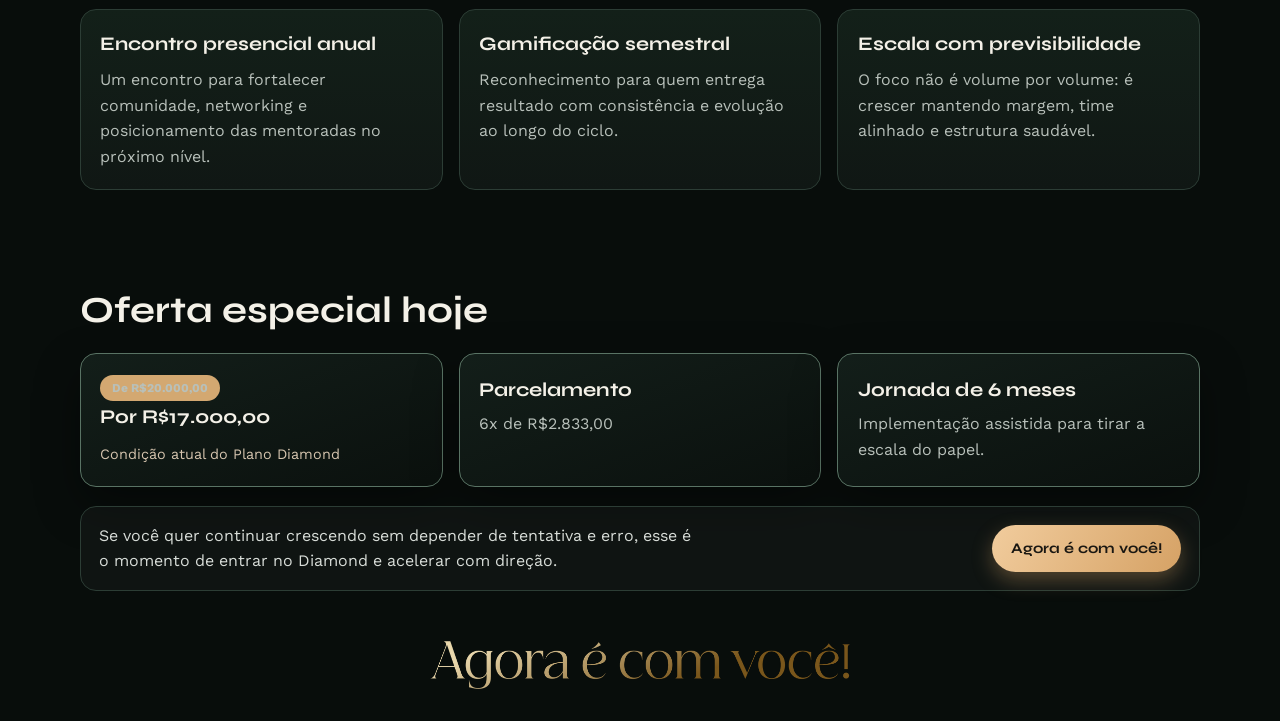
==== commit 4b6e110b: "fix: corrige acentuacao e ortografia da landing em portugues" ====
--- a/index.html
+++ b/index.html
@@ -30,27 +30,27 @@
         <div class="hero-copy reveal">
           <p class="kicker">Plano Diamond</p>
           <h1>
-            Escala com direcao, controle e previsibilidade para o seu
-            escritorio.
+            Escala com direção, controle e previsibilidade para o seu
+            escritório.
           </h1>
           <p class="lead">
-            Em 6 meses, voce entra em um acompanhamento premium para acelerar
-            faturamento com metodo, execucao assistida e foco total em escala
-            sustentavel.
+            Em 6 meses, você entra em um acompanhamento premium para acelerar
+            faturamento com método, execução assistida e foco total em escala
+            sustentável.
           </p>
           <div class="hero-actions">
             <a class="btn btn-solid" href="#investimento">Ver oferta</a>
-            <a class="btn btn-ghost" href="#entregaveis">Ver entregaveis</a>
+            <a class="btn btn-ghost" href="#entregaveis">Ver entregáveis</a>
           </div>
         </div>
 
         <figure class="hero-visual reveal">
           <img
             src="./assets/p01_04_X4.jpg"
-            alt="Mentora em escritorio"
+            alt="Mentora em escritório"
             loading="eager"
           />
-          <figcaption>Mentoria com metodo e execucao guiada.</figcaption>
+          <figcaption>Mentoria com método e execução guiada.</figcaption>
         </figure>
       </section>
 
@@ -64,7 +64,7 @@
               loading="lazy"
             />
             <div class="proof-copy">
-              <h3>Ligia Rodrigues</h3>
+              <h3>Lígia Rodrigues</h3>
               <p>
                 Iniciou com quase R$40 mil no negativo e finalizou o ano com
                 faturamento superior a R$300 mil e caixa positivo.
@@ -79,9 +79,9 @@
               loading="lazy"
             />
             <div class="proof-copy">
-              <h3>Natalia Torres</h3>
+              <h3>Natália Torres</h3>
               <p>
-                Tinha meta de R$80 mil em um unico mes e atingiu esse resultado
+                Tinha meta de R$80 mil em um único mês e atingiu esse resultado
                 em apenas 3 meses com a metodologia.
               </p>
             </div>
@@ -96,7 +96,7 @@
             <div class="proof-copy">
               <h3>Isabelle e Clara</h3>
               <p>
-                Sairam de 4 meses no negativo para mais de R$150 mil em caixa
+                Saíram de 4 meses no negativo para mais de R$150 mil em caixa
                 em apenas 6 meses.
               </p>
             </div>
@@ -108,20 +108,20 @@
         <div class="about-media reveal">
           <img
             src="./assets/p10_01_X4.jpg"
-            alt="Mentora sentada em sofa"
+            alt="Mentora sentada em sofá"
             loading="lazy"
           />
         </div>
         <div class="about-copy reveal">
-          <h2 class="section-title">O que e a Mentoria Impulse?</h2>
+          <h2 class="section-title">O que é a Mentoria Impulse?</h2>
           <p>
-            A Mentoria Diamond foi desenhada para quem ja saiu do nivel
+            A Mentoria Diamond foi desenhada para quem já saiu do nível
             operacional, mas ainda sente que o crescimento trava quando tenta
             subir de patamar.
           </p>
           <p>
-            Aqui voce trabalha com direcionamento estrategico, acompanhamento
-            proximo e ajustes de rota para transformar esforco em resultado
+            Aqui você trabalha com direcionamento estratégico, acompanhamento
+            próximo e ajustes de rota para transformar esforço em resultado
             financeiro consistente.
           </p>
         </div>
@@ -131,35 +131,35 @@
         <h2 class="section-title reveal">Pilares principais</h2>
         <div class="pillar-grid">
           <article class="pillar-card reveal">
-            <h3>Gestao e Processo</h3>
-            <p>
-              Evolucao da operacao para crescer com mais controle, menos ruído
-              e decisoes orientadas por numero.
-            </p>
-          </article>
-          <article class="pillar-card reveal">
-            <h3>Estrategia de Escala</h3>
-            <p>
-              Planejamento pratico para destravar novas faixas de faturamento e
-              manter crescimento de forma previsivel.
-            </p>
-          </article>
-          <article class="pillar-card reveal">
-            <h3>Time e Lideranca</h3>
+            <h3>Gestão e Processo</h3>
+            <p>
+              Evolução da operação para crescer com mais controle, menos ruído
+              e decisões orientadas por número.
+            </p>
+          </article>
+          <article class="pillar-card reveal">
+            <h3>Estratégia de Escala</h3>
+            <p>
+              Planejamento prático para destravar novas faixas de faturamento e
+              manter crescimento de forma previsível.
+            </p>
+          </article>
+          <article class="pillar-card reveal">
+            <h3>Time e Liderança</h3>
             <p>
               Desenvolvimento da equipe para ganhar autonomia, performance e
-              alinhamento com metas do escritorio.
+              alinhamento com metas do escritório.
             </p>
           </article>
         </div>
       </section>
 
       <section class="deliverables container" id="entregaveis">
-        <h2 class="section-title reveal">Entregaveis</h2>
+        <h2 class="section-title reveal">Entregáveis</h2>
         <div class="deliverable-grid">
           <article class="deliverable reveal">
             <h3>6 meses em grupo</h3>
-            <p>Acompanhamento ao vivo com foco total em escalar seu negocio.</p>
+            <p>Acompanhamento ao vivo com foco total em escalar seu negócio.</p>
           </article>
           <article class="deliverable reveal">
             <h3>Hotseat quinzenal</h3>
@@ -167,57 +167,57 @@
           </article>
           <article class="deliverable reveal">
             <h3>Consultorias individuais</h3>
-            <p>Posicionamento, trafego e processos com foco em escala.</p>
+            <p>Posicionamento, tráfego e processos com foco em escala.</p>
           </article>
           <article class="deliverable reveal">
             <h3>Tutorias em grupo</h3>
-            <p>Conteudo, trafego e processos para fortalecer a execucao.</p>
+            <p>Conteúdo, tráfego e processos para fortalecer a execução.</p>
           </article>
           <article class="deliverable reveal">
             <h3>Grupo individual + comunidade</h3>
-            <p>Troca de alto nivel com acompanhamento assistido do programa.</p>
-          </article>
-          <article class="deliverable reveal">
-            <h3>Onboarding estrategico</h3>
-            <p>Entrada guiada para acelerar aplicacao da metodologia.</p>
+            <p>Troca de alto nível com acompanhamento assistido do programa.</p>
+          </article>
+          <article class="deliverable reveal">
+            <h3>Onboarding estratégico</h3>
+            <p>Entrada guiada para acelerar aplicação da metodologia.</p>
           </article>
           <article class="deliverable reveal">
             <h3>Masterclass mensal</h3>
-            <p>Atualizacoes taticas para manter crescimento sustentavel.</p>
-          </article>
-          <article class="deliverable reveal">
-            <h3>Relatorio individual</h3>
-            <p>Leitura mensal de evolucao com plano de acao individualizado.</p>
-          </article>
-          <article class="deliverable reveal">
-            <h3>Suporte do guardiao</h3>
-            <p>Acompanhamento continuo para manter consistencia na execucao.</p>
+            <p>Atualizações táticas para manter crescimento sustentável.</p>
+          </article>
+          <article class="deliverable reveal">
+            <h3>Relatório individual</h3>
+            <p>Leitura mensal de evolução com plano de ação individualizado.</p>
+          </article>
+          <article class="deliverable reveal">
+            <h3>Suporte do guardião</h3>
+            <p>Acompanhamento contínuo para manter consistência na execução.</p>
           </article>
         </div>
       </section>
 
       <section class="pillars container" id="experiencia">
-        <h2 class="section-title reveal">Experiencia Diamond</h2>
+        <h2 class="section-title reveal">Experiência Diamond</h2>
         <div class="pillar-grid">
           <article class="pillar-card reveal">
             <h3>Encontro presencial anual</h3>
             <p>
               Um encontro para fortalecer comunidade, networking e
-              posicionamento das mentoradas no proximo nivel.
-            </p>
-          </article>
-          <article class="pillar-card reveal">
-            <h3>Gamificacao semestral</h3>
-            <p>
-              Reconhecimento para quem entrega resultado com consistencia e
-              evolucao ao longo do ciclo.
+              posicionamento das mentoradas no próximo nível.
+            </p>
+          </article>
+          <article class="pillar-card reveal">
+            <h3>Gamificação semestral</h3>
+            <p>
+              Reconhecimento para quem entrega resultado com consistência e
+              evolução ao longo do ciclo.
             </p>
           </article>
           <article class="pillar-card reveal">
             <h3>Escala com previsibilidade</h3>
             <p>
-              O foco nao e volume por volume: e crescer mantendo margem, time
-              alinhado e estrutura saudavel.
+              O foco não é volume por volume: é crescer mantendo margem, time
+              alinhado e estrutura saudável.
             </p>
           </article>
         </div>
@@ -229,7 +229,7 @@
           <article class="price-card reveal">
             <p class="badge">De R$20.000,00</p>
             <h3>Por R$17.000,00</h3>
-            <p class="price-note">Condicao atual do Plano Diamond</p>
+            <p class="price-note">Condição atual do Plano Diamond</p>
           </article>
           <article class="price-card reveal">
             <h3>Parcelamento</h3>
@@ -237,21 +237,21 @@
           </article>
           <article class="price-card reveal">
             <h3>Jornada de 6 meses</h3>
-            <p>Implementacao assistida para tirar a escala do papel.</p>
+            <p>Implementação assistida para tirar a escala do papel.</p>
           </article>
         </div>
         <div class="final-cta reveal">
           <p>
-            Se voce quer continuar crescendo sem depender de tentativa e erro,
-            esse e o momento de entrar no Diamond e acelerar com direcao.
-          </p>
-          <a class="btn btn-solid" href="#">Agora e com voce!</a>
+            Se você quer continuar crescendo sem depender de tentativa e erro,
+            esse é o momento de entrar no Diamond e acelerar com direção.
+          </p>
+          <a class="btn btn-solid" href="#">Agora é com você!</a>
         </div>
       </section>
     </main>
 
     <footer class="footer container reveal">
-      <img src="./assets/p12_03_X21.png" alt="Agora e com voce" loading="lazy" />
+      <img src="./assets/p12_03_X21.png" alt="Agora é com você" loading="lazy" />
     </footer>
 
     <script src="./script.js"></script>
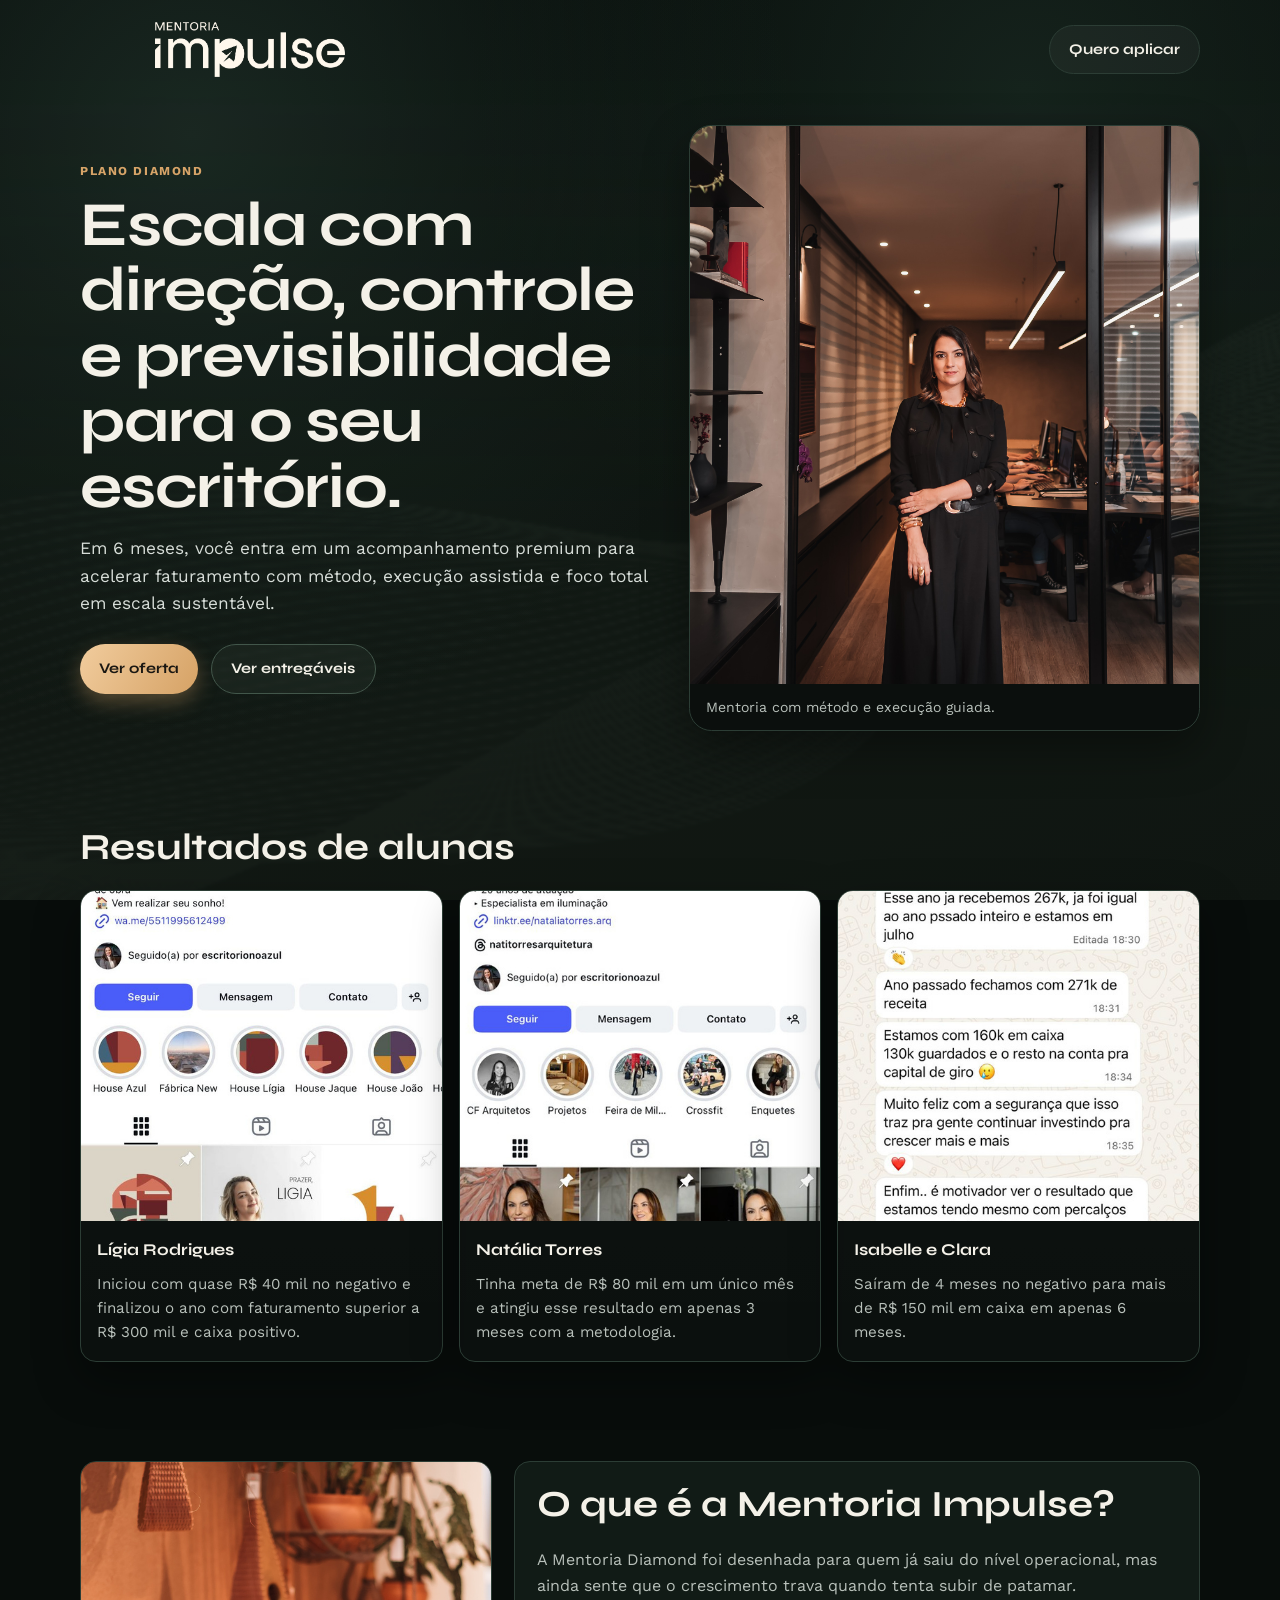
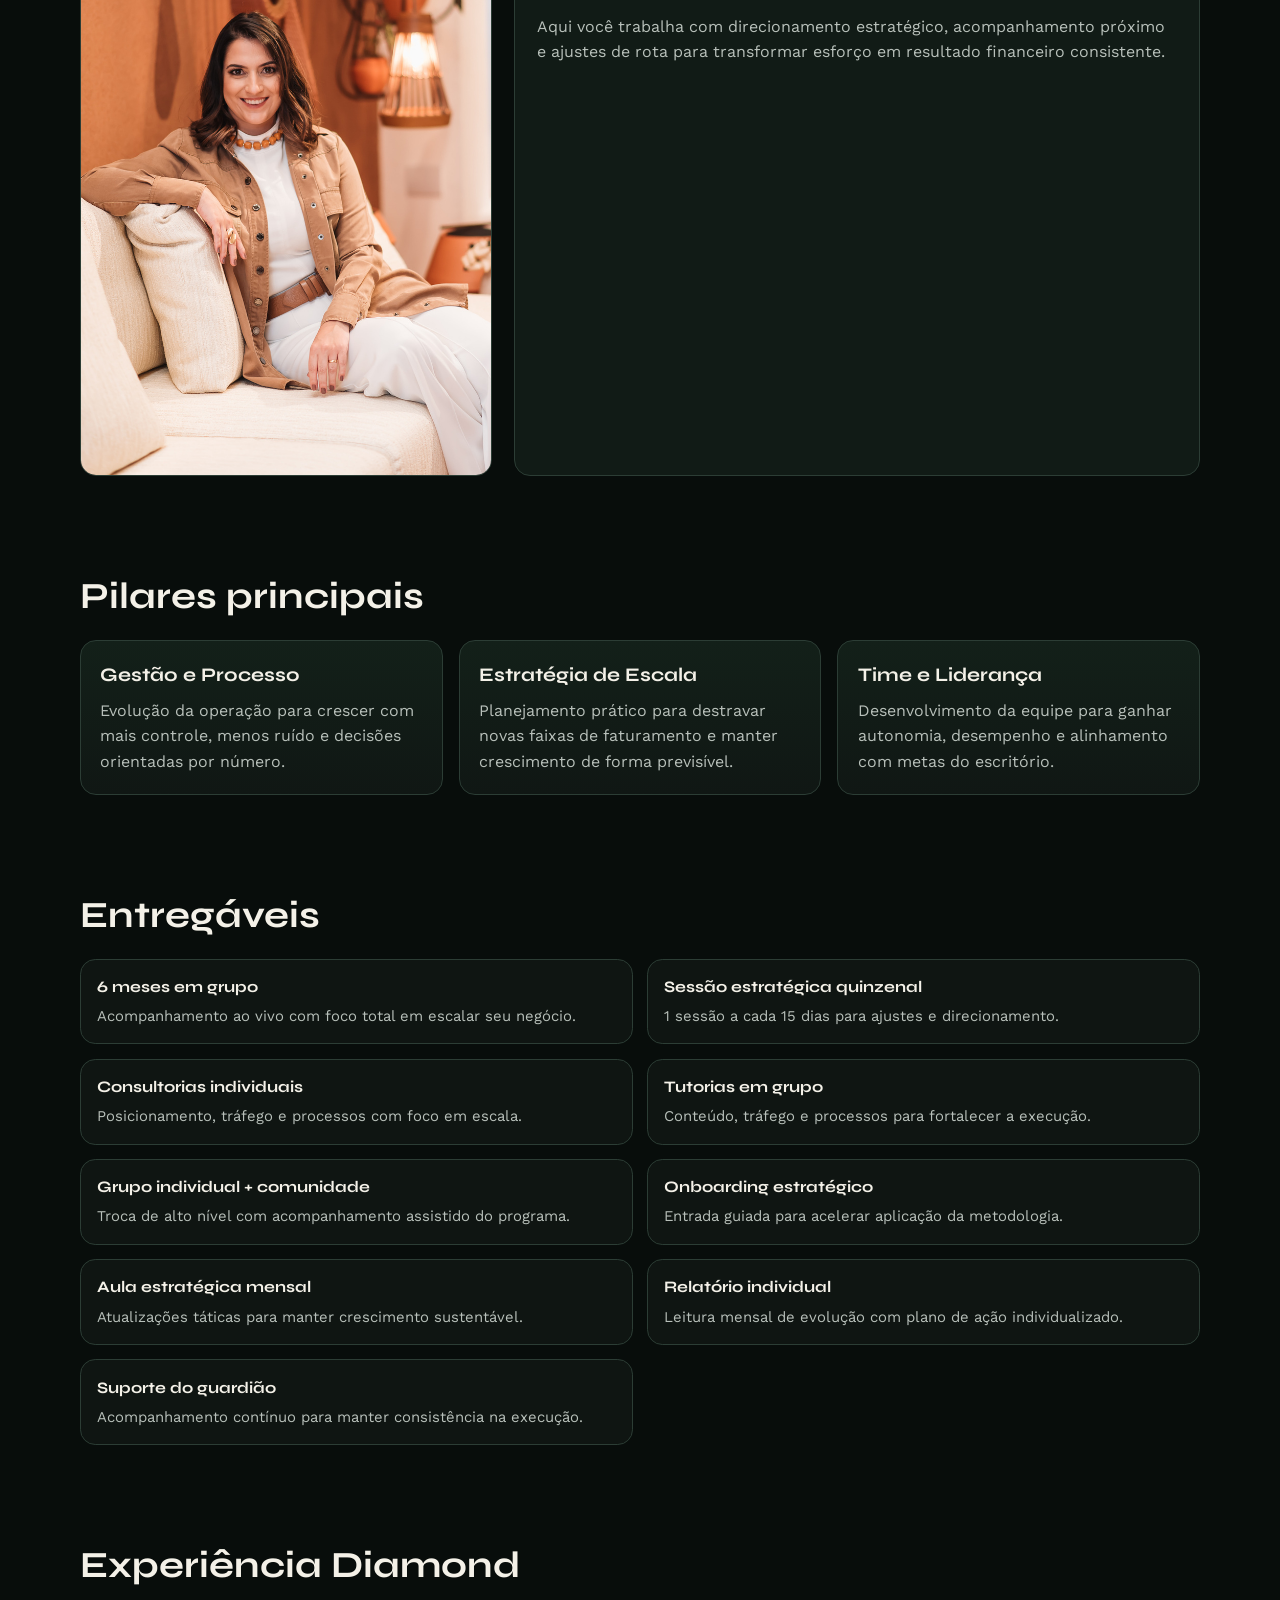
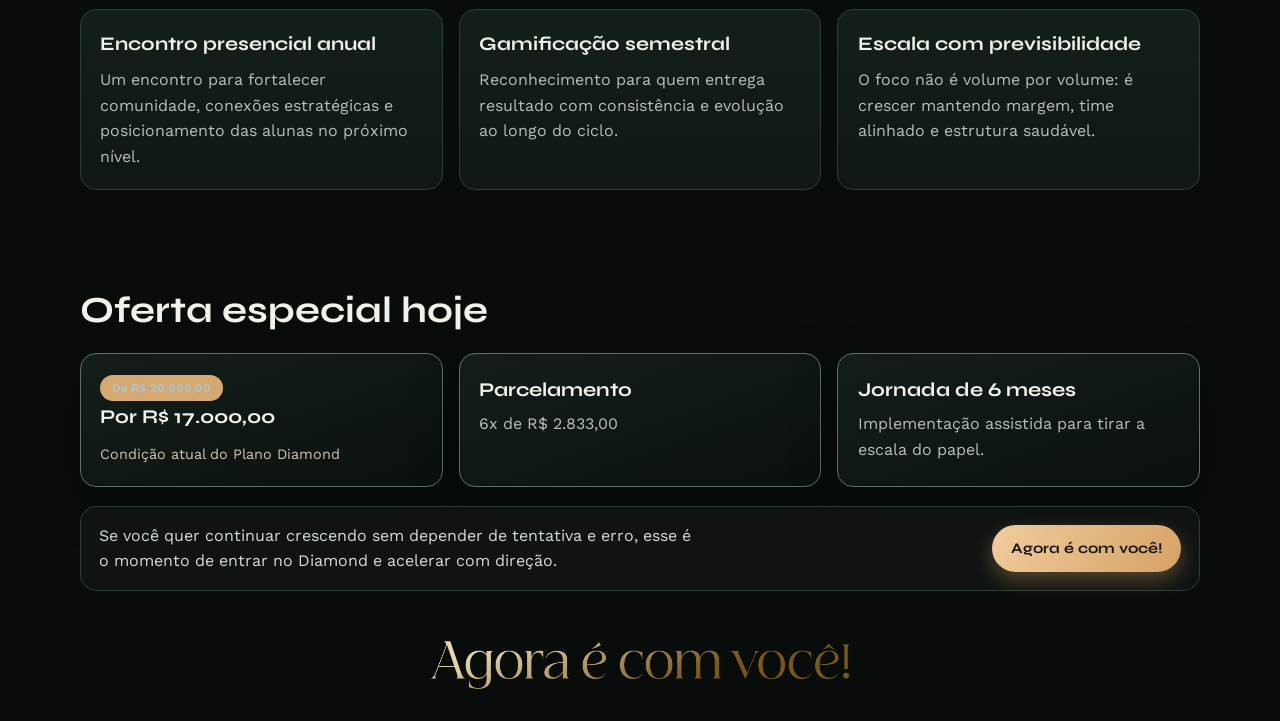
==== commit ed5e422b: "fix: revisao linguistica completa da copy em pt-BR" ====
--- a/index.html
+++ b/index.html
@@ -55,19 +55,19 @@
       </section>
 
       <section class="social-proof container" id="resultados">
-        <h2 class="section-title reveal">Resultados de mentorados</h2>
+        <h2 class="section-title reveal">Resultados de alunas</h2>
         <div class="proof-grid">
           <article class="proof-card reveal">
             <img
               src="./assets/p03_04_X11.jpg"
-              alt="Perfil da Ligia Rodrigues"
+              alt="Perfil da Lígia Rodrigues"
               loading="lazy"
             />
             <div class="proof-copy">
               <h3>Lígia Rodrigues</h3>
               <p>
-                Iniciou com quase R$40 mil no negativo e finalizou o ano com
-                faturamento superior a R$300 mil e caixa positivo.
+                Iniciou com quase R$ 40 mil no negativo e finalizou o ano com
+                faturamento superior a R$ 300 mil e caixa positivo.
               </p>
             </div>
           </article>
@@ -75,13 +75,13 @@
           <article class="proof-card reveal">
             <img
               src="./assets/p04_05_X11.jpg"
-              alt="Perfil da Natalia Torres"
+              alt="Perfil da Natália Torres"
               loading="lazy"
             />
             <div class="proof-copy">
               <h3>Natália Torres</h3>
               <p>
-                Tinha meta de R$80 mil em um único mês e atingiu esse resultado
+                Tinha meta de R$ 80 mil em um único mês e atingiu esse resultado
                 em apenas 3 meses com a metodologia.
               </p>
             </div>
@@ -96,7 +96,7 @@
             <div class="proof-copy">
               <h3>Isabelle e Clara</h3>
               <p>
-                Saíram de 4 meses no negativo para mais de R$150 mil em caixa
+                Saíram de 4 meses no negativo para mais de R$ 150 mil em caixa
                 em apenas 6 meses.
               </p>
             </div>
@@ -147,7 +147,7 @@
           <article class="pillar-card reveal">
             <h3>Time e Liderança</h3>
             <p>
-              Desenvolvimento da equipe para ganhar autonomia, performance e
+              Desenvolvimento da equipe para ganhar autonomia, desempenho e
               alinhamento com metas do escritório.
             </p>
           </article>
@@ -162,8 +162,8 @@
             <p>Acompanhamento ao vivo com foco total em escalar seu negócio.</p>
           </article>
           <article class="deliverable reveal">
-            <h3>Hotseat quinzenal</h3>
-            <p>1 hotseat a cada 15 dias para ajustes e direcionamento.</p>
+            <h3>Sessão estratégica quinzenal</h3>
+            <p>1 sessão a cada 15 dias para ajustes e direcionamento.</p>
           </article>
           <article class="deliverable reveal">
             <h3>Consultorias individuais</h3>
@@ -182,7 +182,7 @@
             <p>Entrada guiada para acelerar aplicação da metodologia.</p>
           </article>
           <article class="deliverable reveal">
-            <h3>Masterclass mensal</h3>
+            <h3>Aula estratégica mensal</h3>
             <p>Atualizações táticas para manter crescimento sustentável.</p>
           </article>
           <article class="deliverable reveal">
@@ -202,8 +202,8 @@
           <article class="pillar-card reveal">
             <h3>Encontro presencial anual</h3>
             <p>
-              Um encontro para fortalecer comunidade, networking e
-              posicionamento das mentoradas no próximo nível.
+              Um encontro para fortalecer comunidade, conexões estratégicas e
+              posicionamento das alunas no próximo nível.
             </p>
           </article>
           <article class="pillar-card reveal">
@@ -227,13 +227,13 @@
         <h2 class="section-title reveal">Oferta especial hoje</h2>
         <div class="investment-wrap">
           <article class="price-card reveal">
-            <p class="badge">De R$20.000,00</p>
-            <h3>Por R$17.000,00</h3>
+            <p class="badge">De R$ 20.000,00</p>
+            <h3>Por R$ 17.000,00</h3>
             <p class="price-note">Condição atual do Plano Diamond</p>
           </article>
           <article class="price-card reveal">
             <h3>Parcelamento</h3>
-            <p>6x de R$2.833,00</p>
+            <p>6x de R$ 2.833,00</p>
           </article>
           <article class="price-card reveal">
             <h3>Jornada de 6 meses</h3>
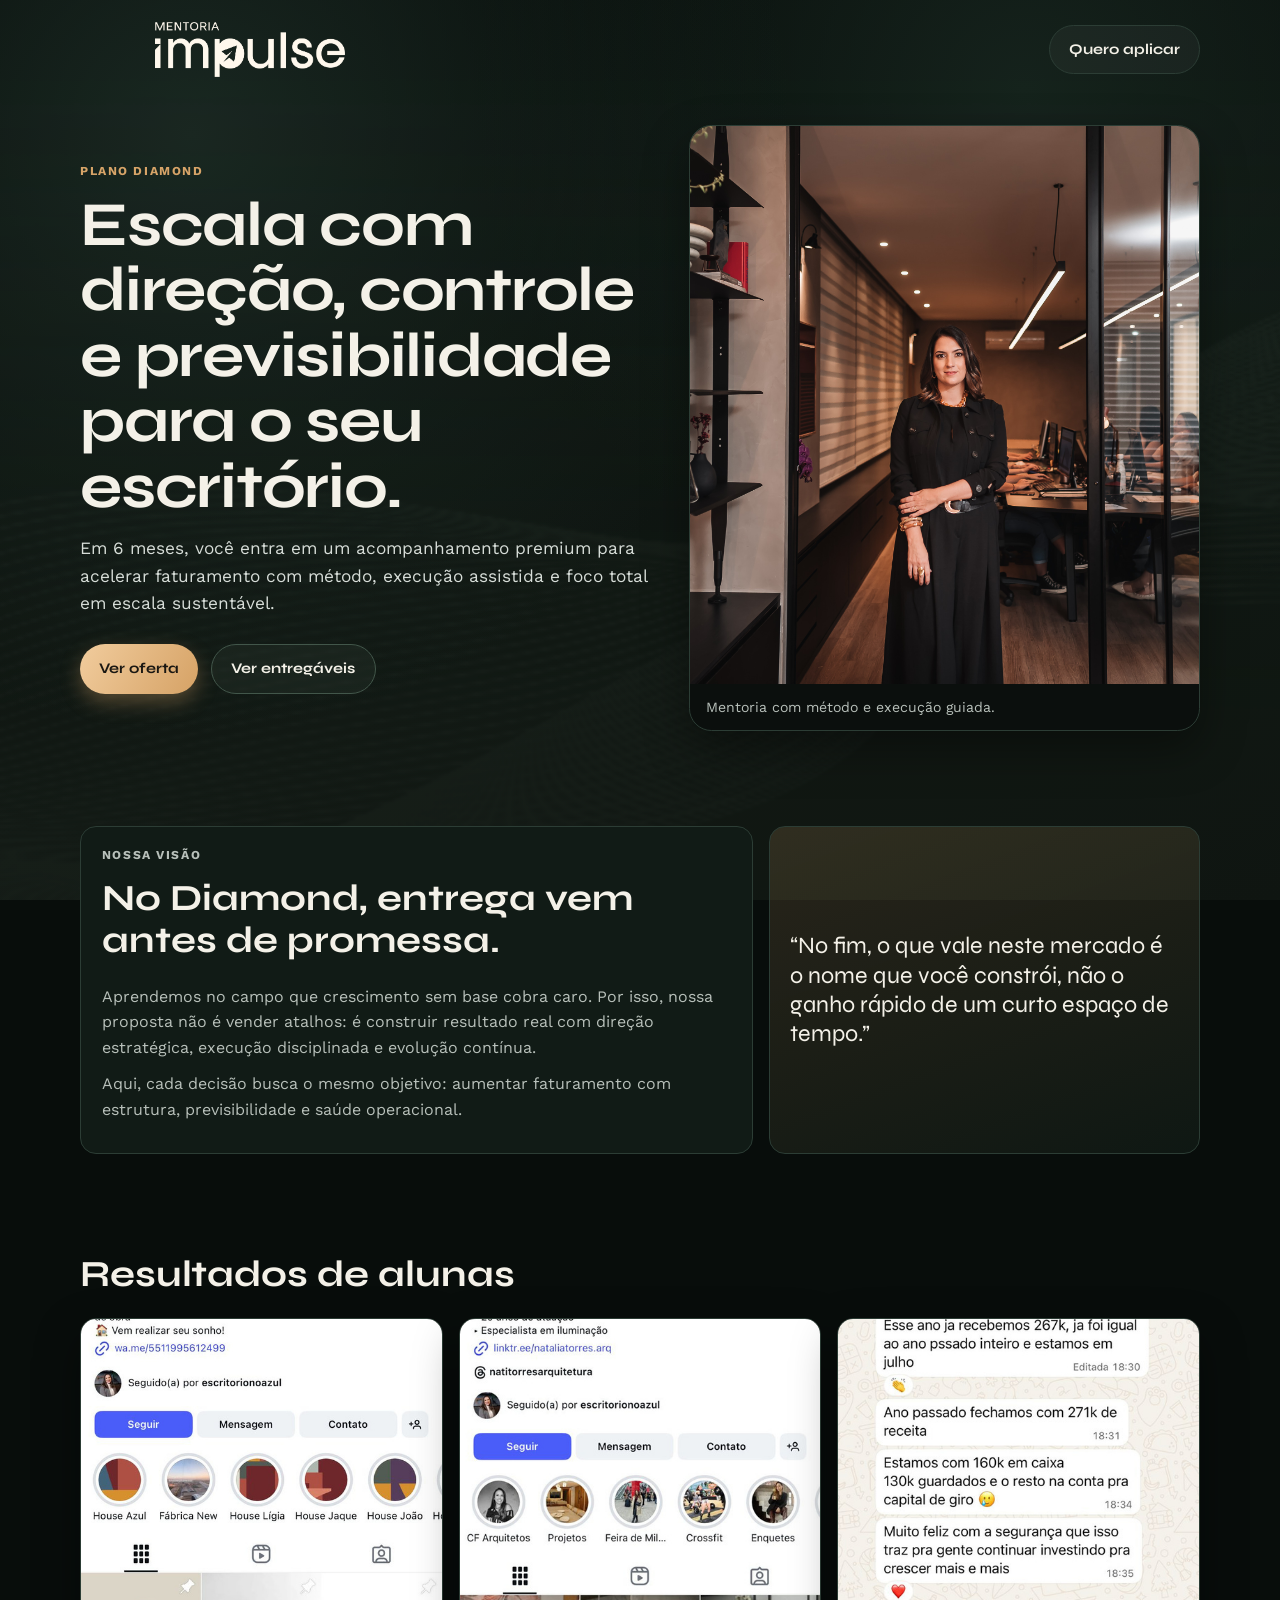
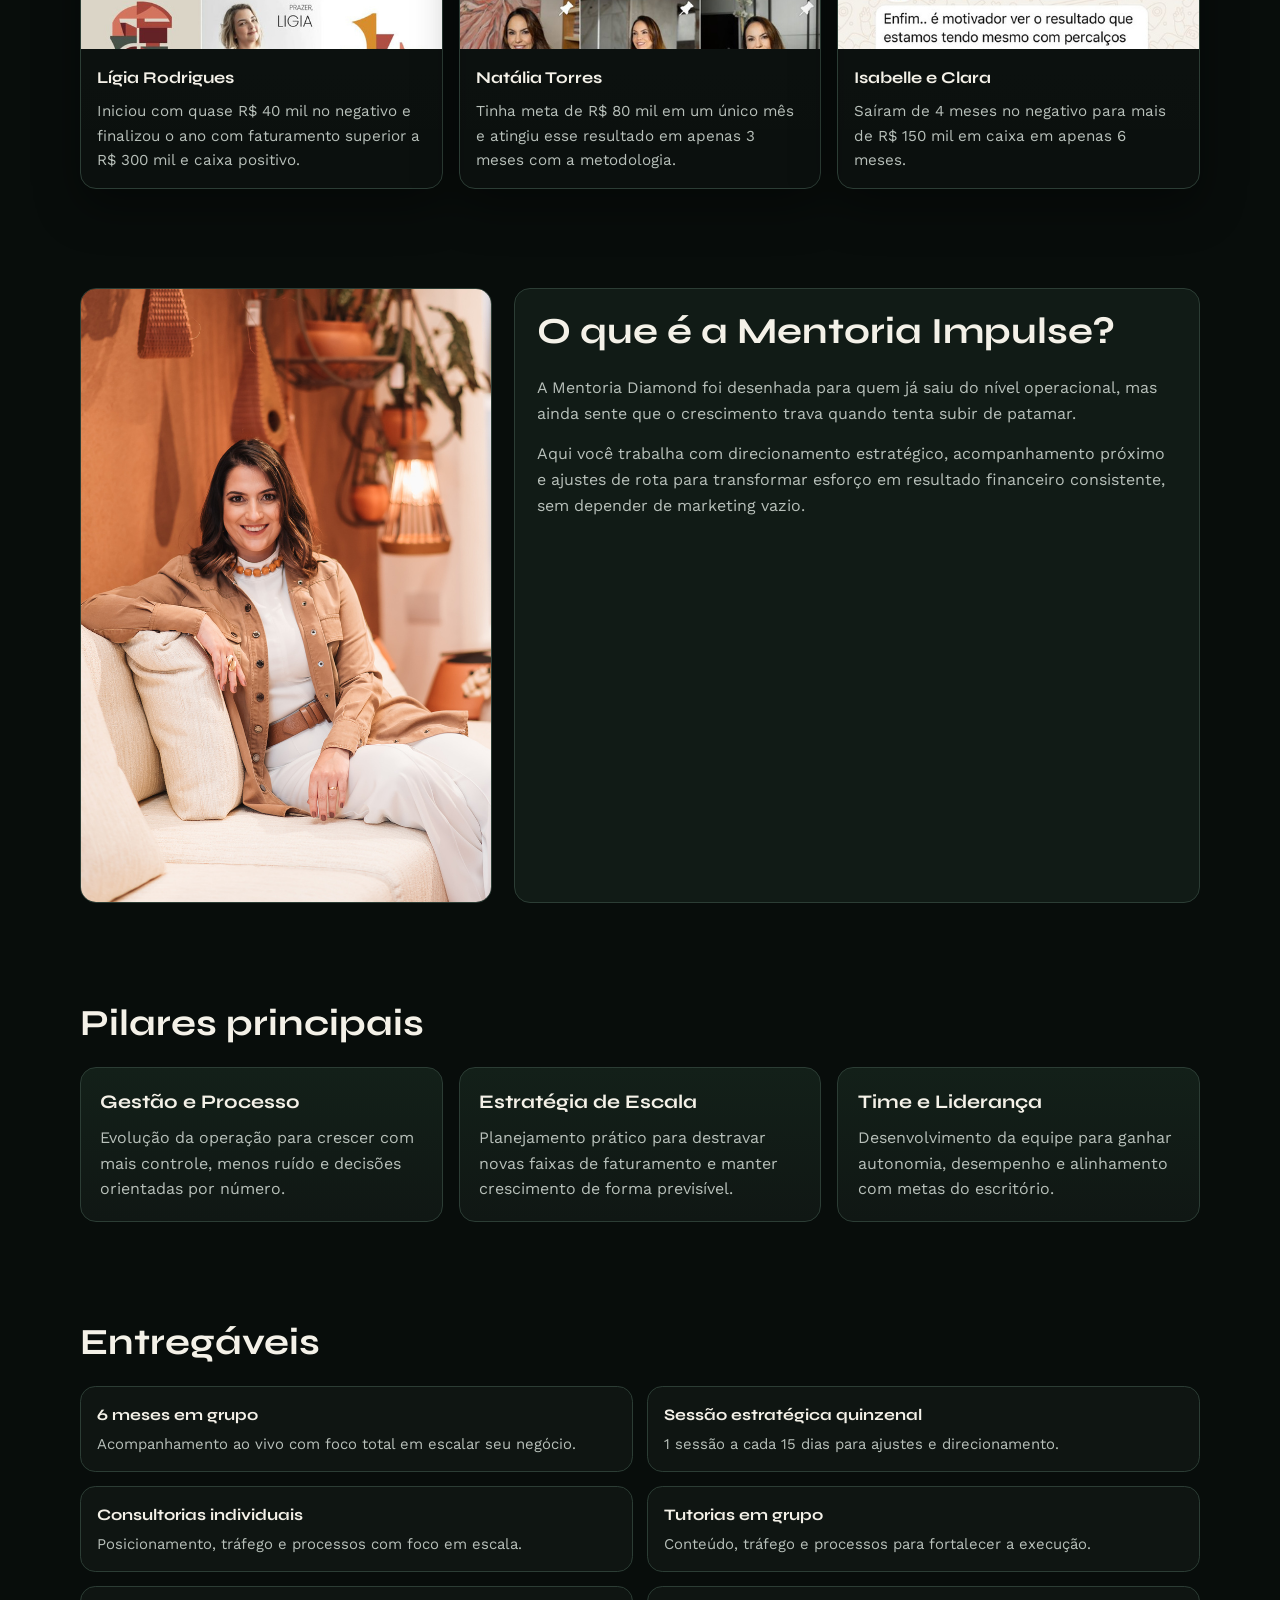
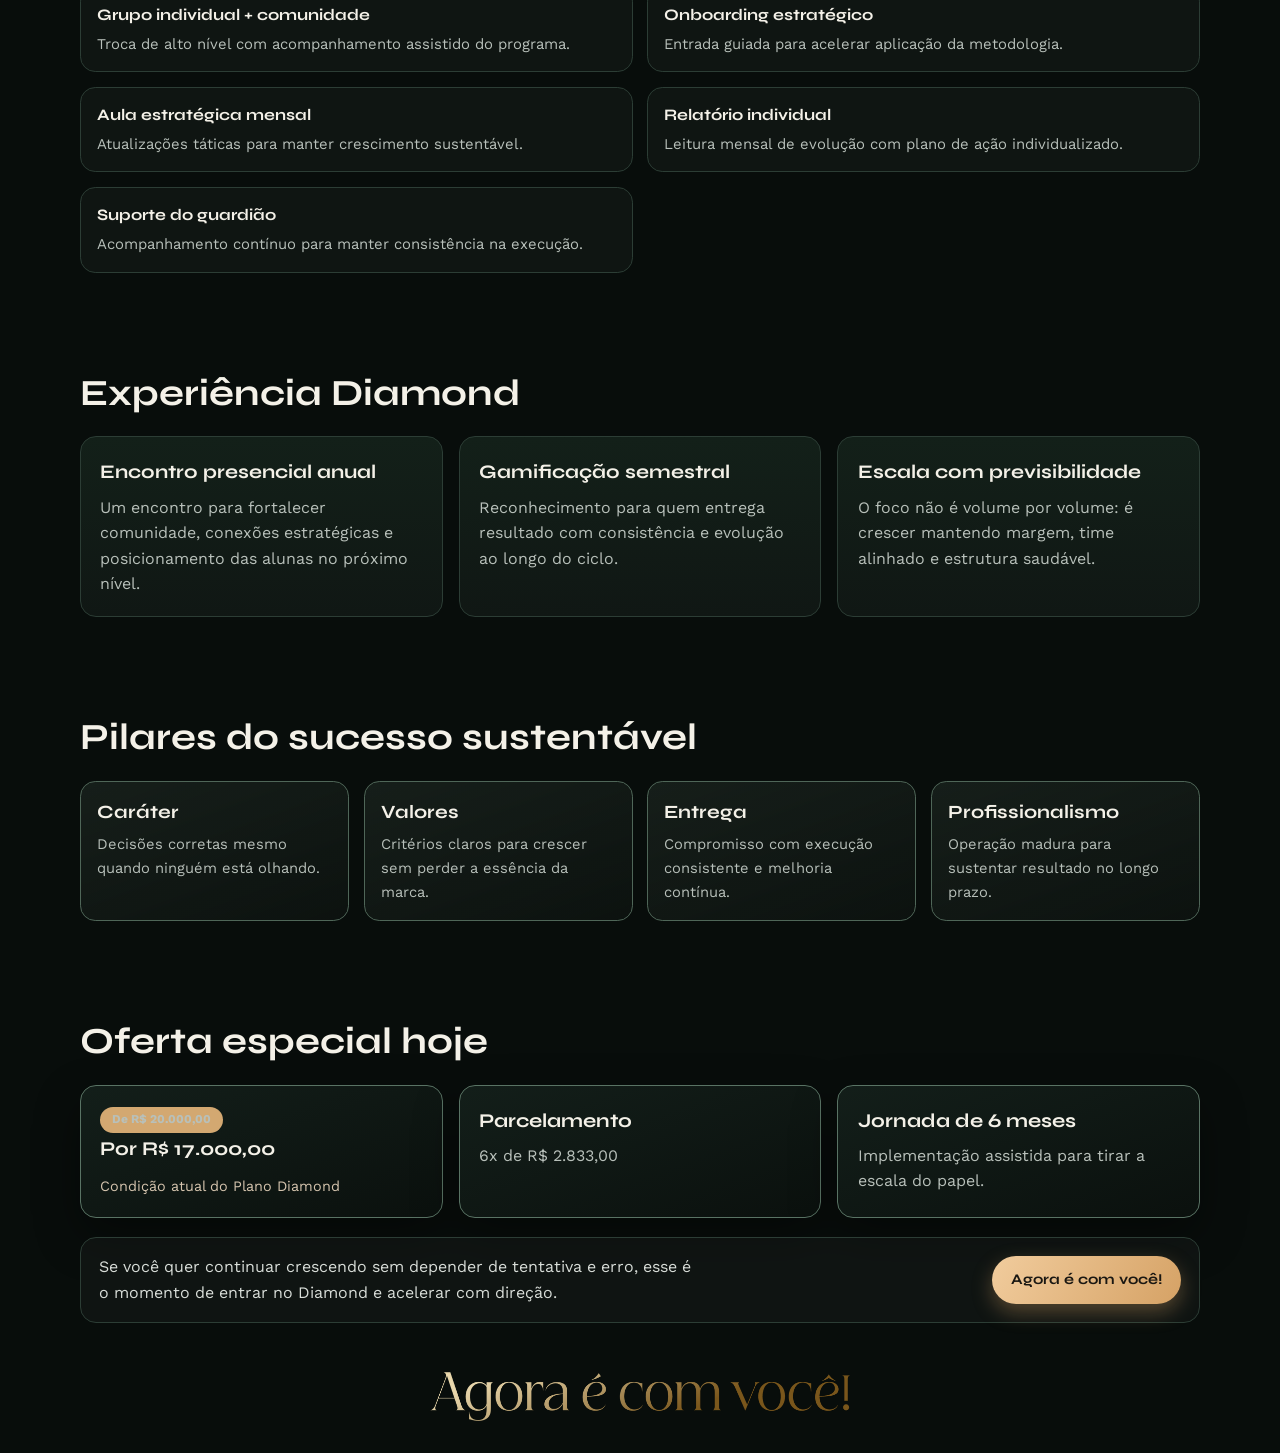
==== commit ef9f32e1: "feat: enriquece landing com manifesto de entrega e pilares de cultura ENA" ====
--- a/index.html
+++ b/index.html
@@ -54,6 +54,28 @@
         </figure>
       </section>
 
+      <section class="manifesto container" id="manifesto">
+        <div class="manifesto-copy reveal">
+          <p class="kicker">Nossa visão</p>
+          <h2 class="section-title">No Diamond, entrega vem antes de promessa.</h2>
+          <p>
+            Aprendemos no campo que crescimento sem base cobra caro. Por isso,
+            nossa proposta não é vender atalhos: é construir resultado real com
+            direção estratégica, execução disciplinada e evolução contínua.
+          </p>
+          <p>
+            Aqui, cada decisão busca o mesmo objetivo: aumentar faturamento com
+            estrutura, previsibilidade e saúde operacional.
+          </p>
+        </div>
+        <aside class="manifesto-quote reveal">
+          <p>
+            “No fim, o que vale neste mercado é o nome que você constrói, não
+            o ganho rápido de um curto espaço de tempo.”
+          </p>
+        </aside>
+      </section>
+
       <section class="social-proof container" id="resultados">
         <h2 class="section-title reveal">Resultados de alunas</h2>
         <div class="proof-grid">
@@ -122,7 +144,7 @@
           <p>
             Aqui você trabalha com direcionamento estratégico, acompanhamento
             próximo e ajustes de rota para transformar esforço em resultado
-            financeiro consistente.
+            financeiro consistente, sem depender de marketing vazio.
           </p>
         </div>
       </section>
@@ -219,6 +241,28 @@
               O foco não é volume por volume: é crescer mantendo margem, time
               alinhado e estrutura saudável.
             </p>
+          </article>
+        </div>
+      </section>
+
+      <section class="values container" id="valores">
+        <h2 class="section-title reveal">Pilares do sucesso sustentável</h2>
+        <div class="value-grid">
+          <article class="value-card reveal">
+            <h3>Caráter</h3>
+            <p>Decisões corretas mesmo quando ninguém está olhando.</p>
+          </article>
+          <article class="value-card reveal">
+            <h3>Valores</h3>
+            <p>Critérios claros para crescer sem perder a essência da marca.</p>
+          </article>
+          <article class="value-card reveal">
+            <h3>Entrega</h3>
+            <p>Compromisso com execução consistente e melhoria contínua.</p>
+          </article>
+          <article class="value-card reveal">
+            <h3>Profissionalismo</h3>
+            <p>Operação madura para sustentar resultado no longo prazo.</p>
           </article>
         </div>
       </section>
--- a/styles.css
+++ b/styles.css
@@ -170,6 +170,44 @@
   background: rgba(0, 0, 0, 0.33);
 }
 
+.manifesto {
+  display: grid;
+  grid-template-columns: 1.22fr 0.78fr;
+  gap: 1rem;
+  align-items: stretch;
+}
+
+.manifesto-copy,
+.manifesto-quote {
+  border-radius: var(--radius-lg);
+  border: 1px solid var(--panel-border);
+  background: var(--bg-soft);
+}
+
+.manifesto-copy {
+  padding: 1.2rem 1.3rem;
+}
+
+.manifesto-copy p {
+  margin: 0 0 0.7rem;
+  color: var(--muted);
+}
+
+.manifesto-quote {
+  display: flex;
+  align-items: center;
+  justify-content: center;
+  padding: 1.2rem;
+  background: linear-gradient(160deg, rgba(215, 164, 104, 0.16) 0%, rgba(40, 62, 51, 0.22) 100%);
+}
+
+.manifesto-quote p {
+  margin: 0;
+  font-family: "Syne", sans-serif;
+  font-size: clamp(1.12rem, 2.2vw, 1.46rem);
+  line-height: 1.25;
+}
+
 main > section {
   padding: 3.1rem 0;
 }
@@ -300,6 +338,30 @@
   margin: 0;
   color: var(--muted);
   font-size: 0.93rem;
+}
+
+.value-grid {
+  display: grid;
+  grid-template-columns: repeat(4, minmax(0, 1fr));
+  gap: 0.9rem;
+}
+
+.value-card {
+  border-radius: 0.95rem;
+  padding: 1rem;
+  border: 1px solid #4f6658;
+  background: linear-gradient(160deg, rgba(127, 159, 137, 0.12) 0%, rgba(13, 19, 16, 0.9) 100%);
+}
+
+.value-card h3 {
+  margin: 0 0 0.35rem;
+  font-family: "Syne", sans-serif;
+}
+
+.value-card p {
+  margin: 0;
+  color: var(--muted);
+  font-size: 0.92rem;
 }
 
 .investment-wrap {
@@ -387,13 +449,15 @@
 
 @media (max-width: 980px) {
   .hero,
-  .about {
+  .about,
+  .manifesto {
     grid-template-columns: 1fr;
   }
 
   .proof-grid,
   .pillar-grid,
-  .investment-wrap {
+  .investment-wrap,
+  .value-grid {
     grid-template-columns: repeat(2, minmax(0, 1fr));
   }
 }
@@ -410,7 +474,8 @@
   .proof-grid,
   .pillar-grid,
   .deliverable-grid,
-  .investment-wrap {
+  .investment-wrap,
+  .value-grid {
     grid-template-columns: 1fr;
   }
 
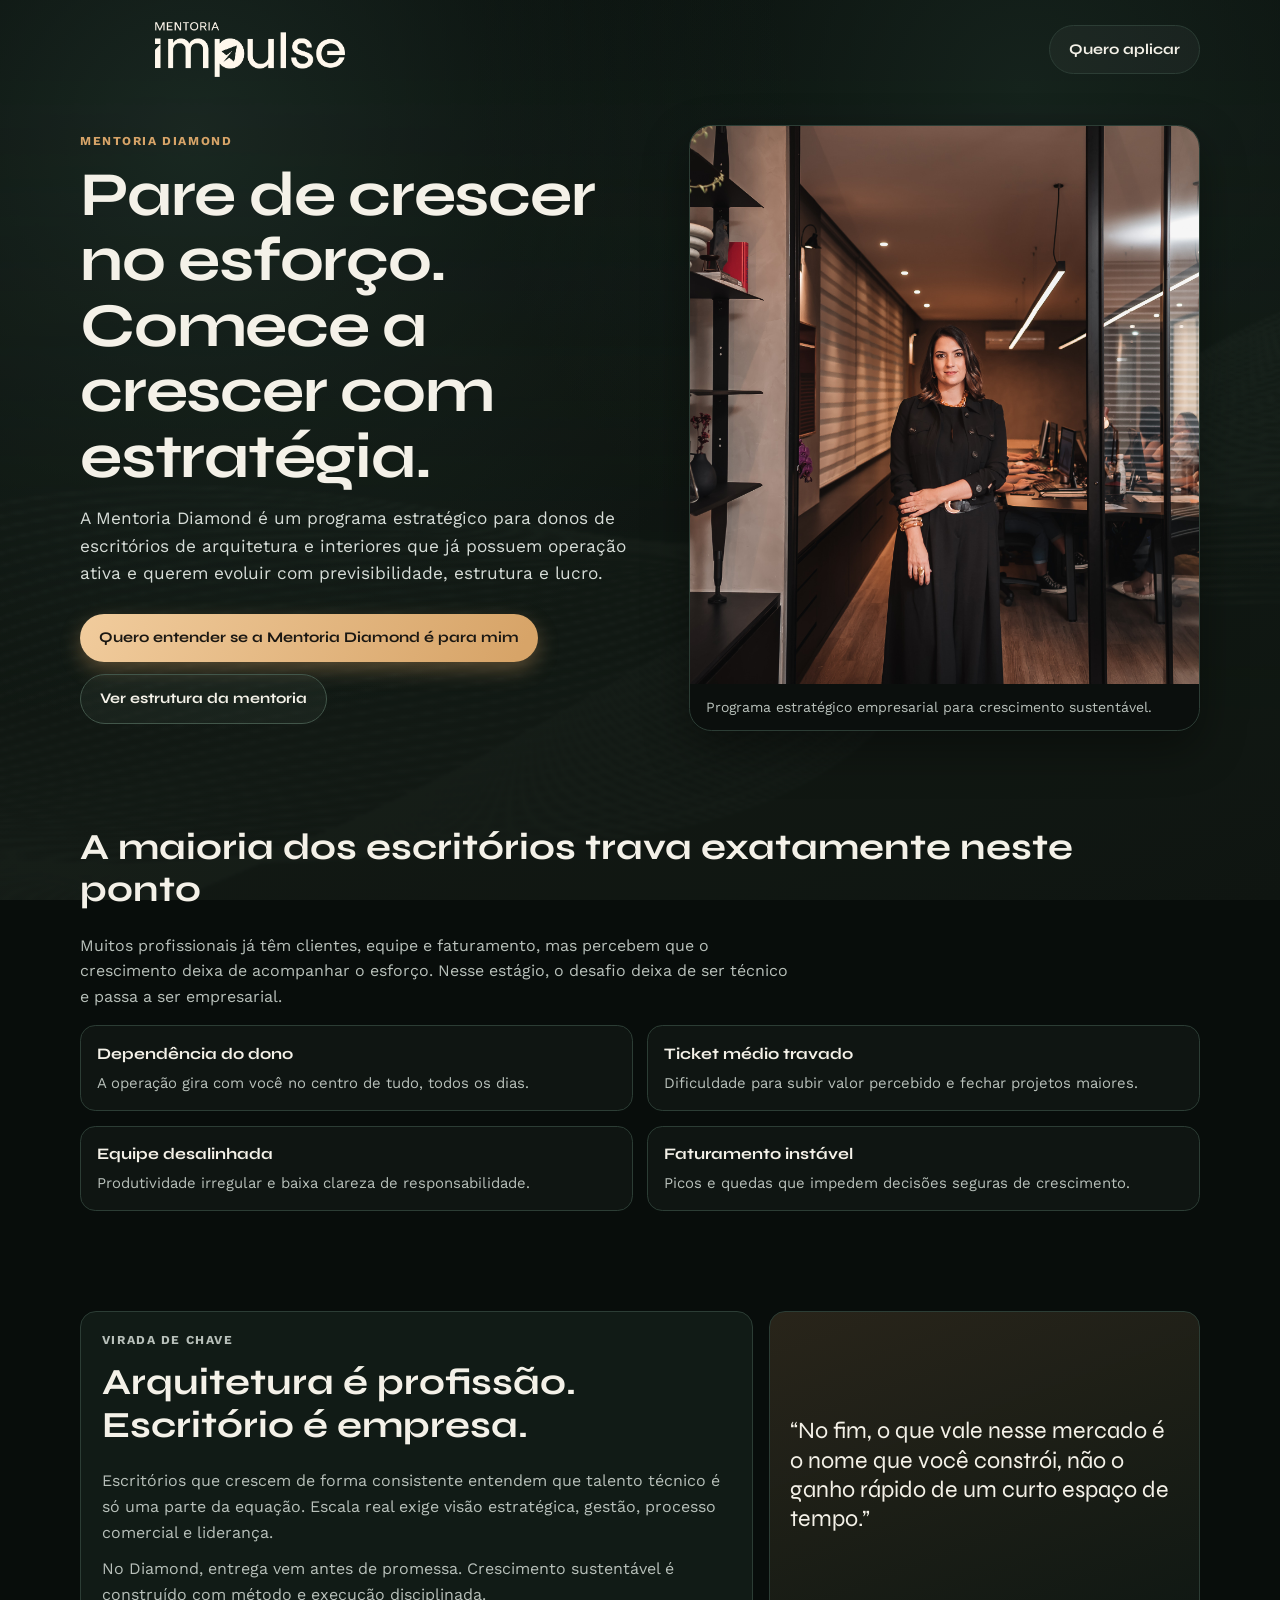
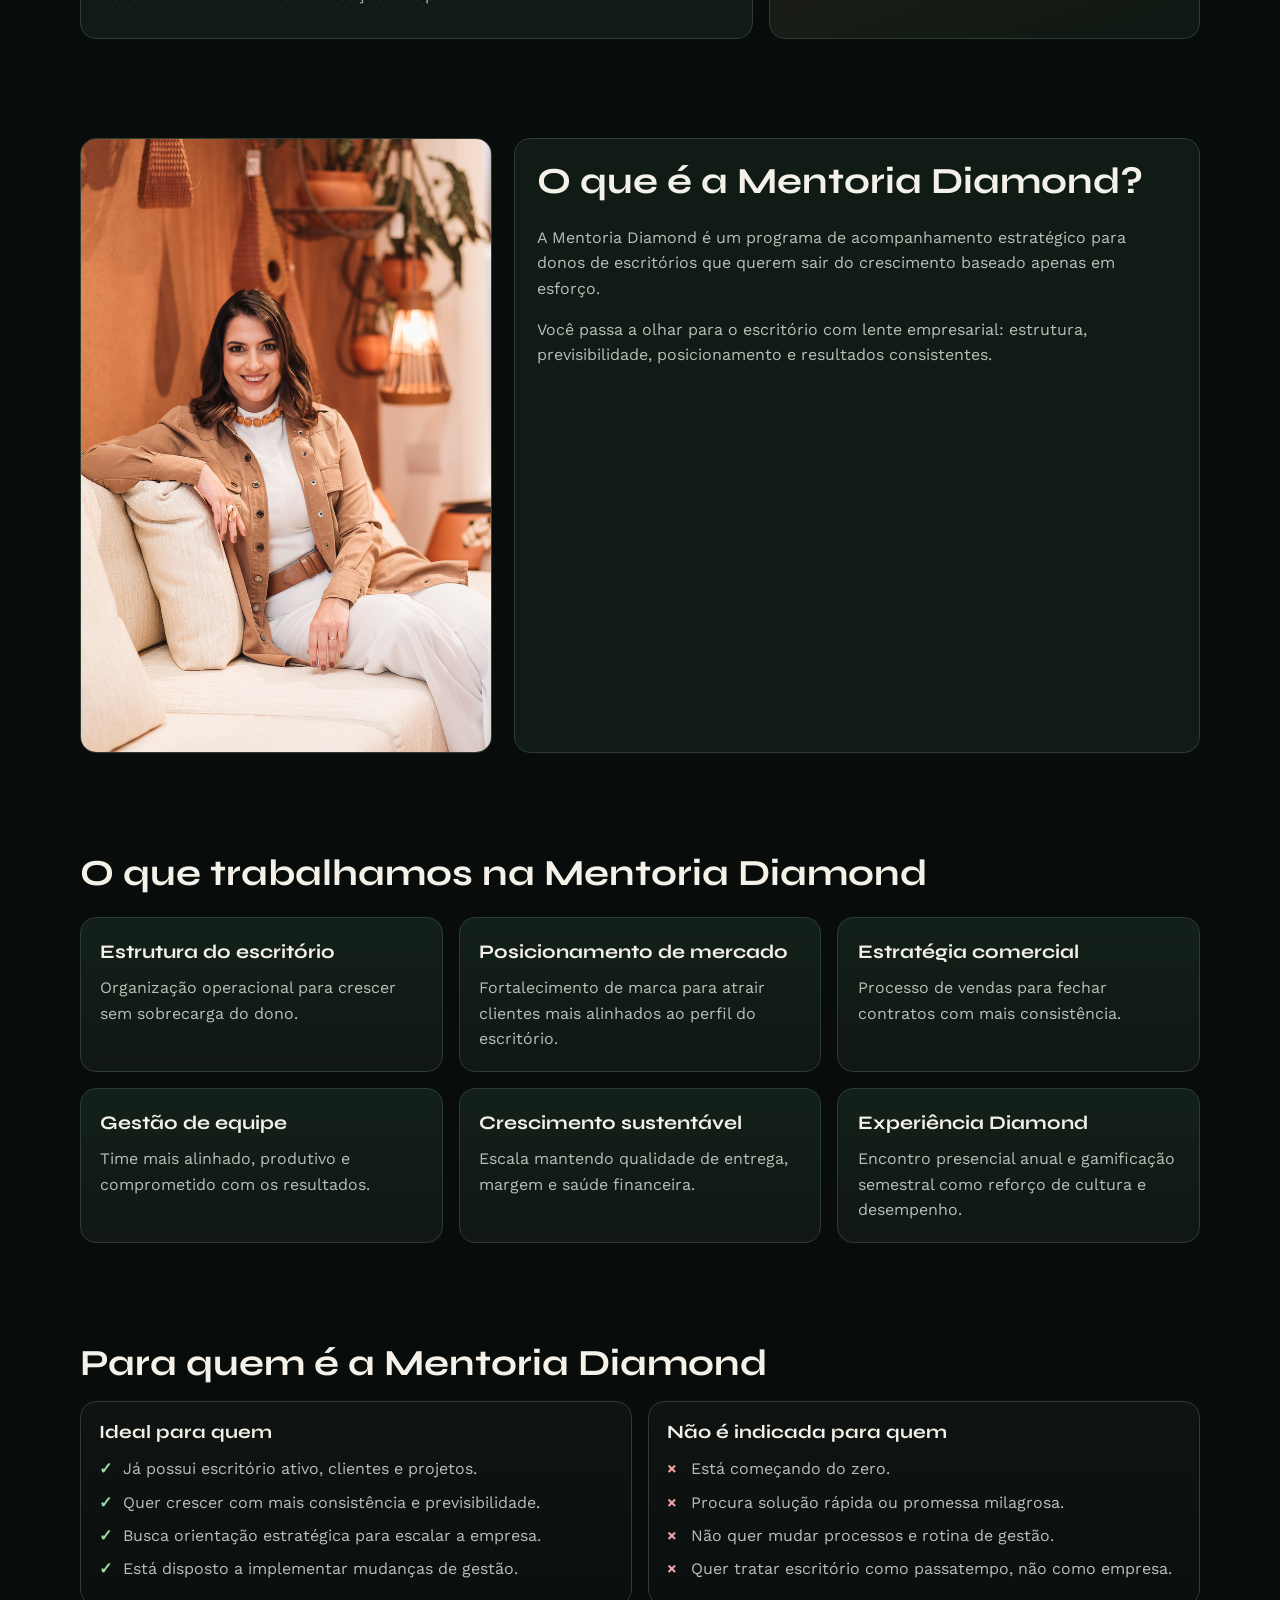
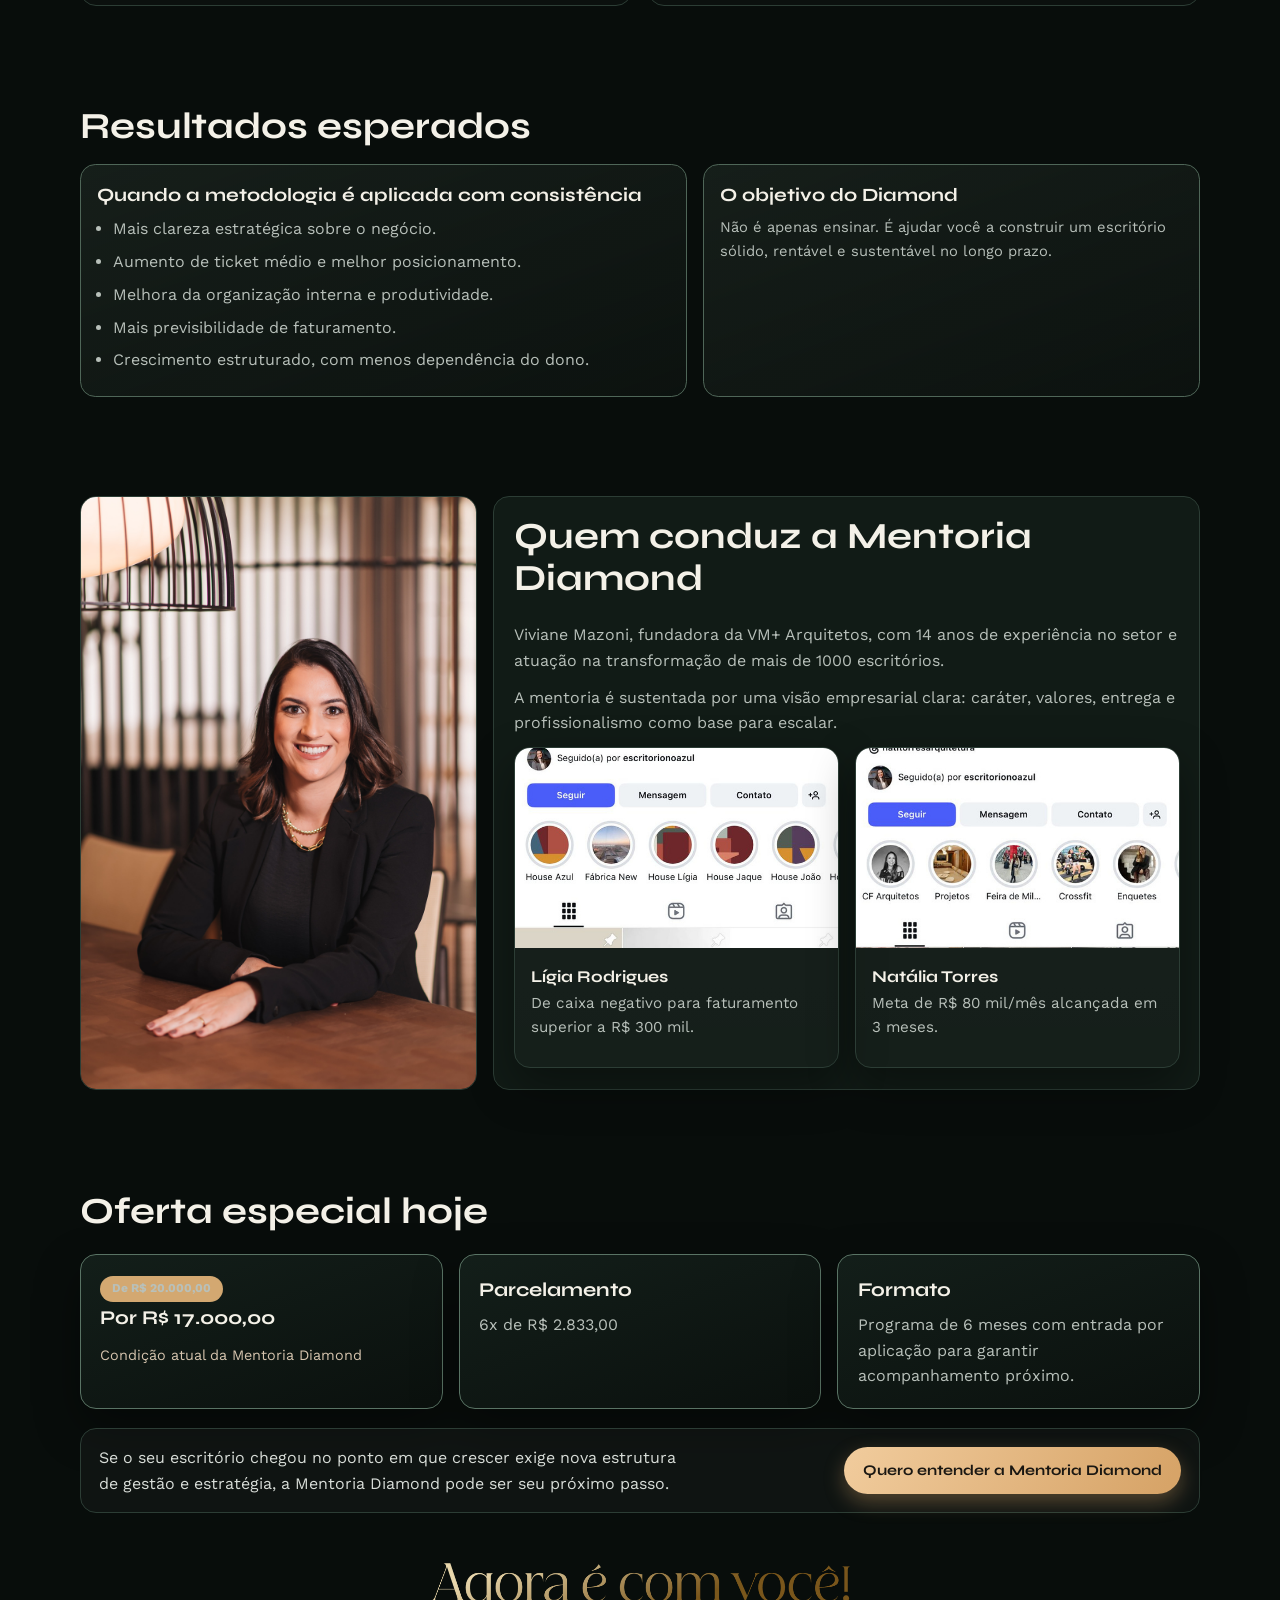
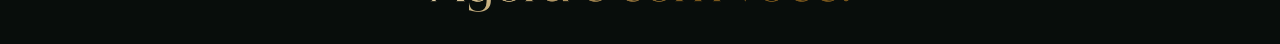
==== commit 5c87d2e1: "feat: aplica estrutura de landing premium em 9 blocos para Mentoria Diamond" ====
--- a/index.html
+++ b/index.html
@@ -22,25 +22,24 @@
         alt="Mentoria Impulse"
         loading="eager"
       />
-      <a class="btn btn-outline" href="#investimento">Quero aplicar</a>
+      <a class="btn btn-outline" href="#aplicacao">Quero aplicar</a>
     </header>
 
     <main>
       <section class="hero container">
         <div class="hero-copy reveal">
-          <p class="kicker">Plano Diamond</p>
-          <h1>
-            Escala com direção, controle e previsibilidade para o seu
-            escritório.
-          </h1>
+          <p class="kicker">Mentoria Diamond</p>
+          <h1>Pare de crescer no esforço. Comece a crescer com estratégia.</h1>
           <p class="lead">
-            Em 6 meses, você entra em um acompanhamento premium para acelerar
-            faturamento com método, execução assistida e foco total em escala
-            sustentável.
+            A Mentoria Diamond é um programa estratégico para donos de
+            escritórios de arquitetura e interiores que já possuem operação
+            ativa e querem evoluir com previsibilidade, estrutura e lucro.
           </p>
           <div class="hero-actions">
-            <a class="btn btn-solid" href="#investimento">Ver oferta</a>
-            <a class="btn btn-ghost" href="#entregaveis">Ver entregáveis</a>
+            <a class="btn btn-solid" href="#aplicacao"
+              >Quero entender se a Mentoria Diamond é para mim</a
+            >
+            <a class="btn btn-ghost" href="#problema">Ver estrutura da mentoria</a>
           </div>
         </div>
 
@@ -50,83 +49,66 @@
             alt="Mentora em escritório"
             loading="eager"
           />
-          <figcaption>Mentoria com método e execução guiada.</figcaption>
+          <figcaption>
+            Programa estratégico empresarial para crescimento sustentável.
+          </figcaption>
         </figure>
       </section>
 
-      <section class="manifesto container" id="manifesto">
+      <section class="problem container" id="problema">
+        <h2 class="section-title reveal">
+          A maioria dos escritórios trava exatamente neste ponto
+        </h2>
+        <p class="problem-intro reveal">
+          Muitos profissionais já têm clientes, equipe e faturamento, mas
+          percebem que o crescimento deixa de acompanhar o esforço. Nesse
+          estágio, o desafio deixa de ser técnico e passa a ser empresarial.
+        </p>
+        <div class="deliverable-grid">
+          <article class="deliverable reveal">
+            <h3>Dependência do dono</h3>
+            <p>A operação gira com você no centro de tudo, todos os dias.</p>
+          </article>
+          <article class="deliverable reveal">
+            <h3>Ticket médio travado</h3>
+            <p>Dificuldade para subir valor percebido e fechar projetos maiores.</p>
+          </article>
+          <article class="deliverable reveal">
+            <h3>Equipe desalinhada</h3>
+            <p>Produtividade irregular e baixa clareza de responsabilidade.</p>
+          </article>
+          <article class="deliverable reveal">
+            <h3>Faturamento instável</h3>
+            <p>Picos e quedas que impedem decisões seguras de crescimento.</p>
+          </article>
+        </div>
+      </section>
+
+      <section class="manifesto container" id="virada">
         <div class="manifesto-copy reveal">
-          <p class="kicker">Nossa visão</p>
-          <h2 class="section-title">No Diamond, entrega vem antes de promessa.</h2>
-          <p>
-            Aprendemos no campo que crescimento sem base cobra caro. Por isso,
-            nossa proposta não é vender atalhos: é construir resultado real com
-            direção estratégica, execução disciplinada e evolução contínua.
-          </p>
-          <p>
-            Aqui, cada decisão busca o mesmo objetivo: aumentar faturamento com
-            estrutura, previsibilidade e saúde operacional.
+          <p class="kicker">Virada de chave</p>
+          <h2 class="section-title">
+            Arquitetura é profissão. Escritório é empresa.
+          </h2>
+          <p>
+            Escritórios que crescem de forma consistente entendem que talento
+            técnico é só uma parte da equação. Escala real exige visão
+            estratégica, gestão, processo comercial e liderança.
+          </p>
+          <p>
+            No Diamond, entrega vem antes de promessa. Crescimento sustentável é
+            construído com método e execução disciplinada.
           </p>
         </div>
         <aside class="manifesto-quote reveal">
           <p>
-            “No fim, o que vale neste mercado é o nome que você constrói, não
-            o ganho rápido de um curto espaço de tempo.”
+            “No fim, o que vale nesse mercado é o nome que você constrói, não o
+            ganho rápido de um curto espaço de tempo.”
           </p>
         </aside>
       </section>
 
-      <section class="social-proof container" id="resultados">
-        <h2 class="section-title reveal">Resultados de alunas</h2>
-        <div class="proof-grid">
-          <article class="proof-card reveal">
-            <img
-              src="./assets/p03_04_X11.jpg"
-              alt="Perfil da Lígia Rodrigues"
-              loading="lazy"
-            />
-            <div class="proof-copy">
-              <h3>Lígia Rodrigues</h3>
-              <p>
-                Iniciou com quase R$ 40 mil no negativo e finalizou o ano com
-                faturamento superior a R$ 300 mil e caixa positivo.
-              </p>
-            </div>
-          </article>
-
-          <article class="proof-card reveal">
-            <img
-              src="./assets/p04_05_X11.jpg"
-              alt="Perfil da Natália Torres"
-              loading="lazy"
-            />
-            <div class="proof-copy">
-              <h3>Natália Torres</h3>
-              <p>
-                Tinha meta de R$ 80 mil em um único mês e atingiu esse resultado
-                em apenas 3 meses com a metodologia.
-              </p>
-            </div>
-          </article>
-
-          <article class="proof-card reveal">
-            <img
-              src="./assets/p05_05_X14.jpg"
-              alt="Depoimento de mentoria"
-              loading="lazy"
-            />
-            <div class="proof-copy">
-              <h3>Isabelle e Clara</h3>
-              <p>
-                Saíram de 4 meses no negativo para mais de R$ 150 mil em caixa
-                em apenas 6 meses.
-              </p>
-            </div>
-          </article>
-        </div>
-      </section>
-
-      <section class="about container">
+      <section class="about container" id="o-que-e">
         <div class="about-media reveal">
           <img
             src="./assets/p10_01_X4.jpg"
@@ -135,161 +117,179 @@
           />
         </div>
         <div class="about-copy reveal">
-          <h2 class="section-title">O que é a Mentoria Impulse?</h2>
-          <p>
-            A Mentoria Diamond foi desenhada para quem já saiu do nível
-            operacional, mas ainda sente que o crescimento trava quando tenta
-            subir de patamar.
-          </p>
-          <p>
-            Aqui você trabalha com direcionamento estratégico, acompanhamento
-            próximo e ajustes de rota para transformar esforço em resultado
-            financeiro consistente, sem depender de marketing vazio.
-          </p>
-        </div>
-      </section>
-
-      <section class="pillars container" id="pilares">
-        <h2 class="section-title reveal">Pilares principais</h2>
+          <h2 class="section-title">O que é a Mentoria Diamond?</h2>
+          <p>
+            A Mentoria Diamond é um programa de acompanhamento estratégico para
+            donos de escritórios que querem sair do crescimento baseado apenas
+            em esforço.
+          </p>
+          <p>
+            Você passa a olhar para o escritório com lente empresarial:
+            estrutura, previsibilidade, posicionamento e resultados consistentes.
+          </p>
+        </div>
+      </section>
+
+      <section class="pillars container" id="o-que-trabalhamos">
+        <h2 class="section-title reveal">O que trabalhamos na Mentoria Diamond</h2>
         <div class="pillar-grid">
           <article class="pillar-card reveal">
-            <h3>Gestão e Processo</h3>
-            <p>
-              Evolução da operação para crescer com mais controle, menos ruído
-              e decisões orientadas por número.
-            </p>
-          </article>
-          <article class="pillar-card reveal">
-            <h3>Estratégia de Escala</h3>
-            <p>
-              Planejamento prático para destravar novas faixas de faturamento e
-              manter crescimento de forma previsível.
-            </p>
-          </article>
-          <article class="pillar-card reveal">
-            <h3>Time e Liderança</h3>
-            <p>
-              Desenvolvimento da equipe para ganhar autonomia, desempenho e
-              alinhamento com metas do escritório.
-            </p>
-          </article>
-        </div>
-      </section>
-
-      <section class="deliverables container" id="entregaveis">
-        <h2 class="section-title reveal">Entregáveis</h2>
-        <div class="deliverable-grid">
-          <article class="deliverable reveal">
-            <h3>6 meses em grupo</h3>
-            <p>Acompanhamento ao vivo com foco total em escalar seu negócio.</p>
-          </article>
-          <article class="deliverable reveal">
-            <h3>Sessão estratégica quinzenal</h3>
-            <p>1 sessão a cada 15 dias para ajustes e direcionamento.</p>
-          </article>
-          <article class="deliverable reveal">
-            <h3>Consultorias individuais</h3>
-            <p>Posicionamento, tráfego e processos com foco em escala.</p>
-          </article>
-          <article class="deliverable reveal">
-            <h3>Tutorias em grupo</h3>
-            <p>Conteúdo, tráfego e processos para fortalecer a execução.</p>
-          </article>
-          <article class="deliverable reveal">
-            <h3>Grupo individual + comunidade</h3>
-            <p>Troca de alto nível com acompanhamento assistido do programa.</p>
-          </article>
-          <article class="deliverable reveal">
-            <h3>Onboarding estratégico</h3>
-            <p>Entrada guiada para acelerar aplicação da metodologia.</p>
-          </article>
-          <article class="deliverable reveal">
-            <h3>Aula estratégica mensal</h3>
-            <p>Atualizações táticas para manter crescimento sustentável.</p>
-          </article>
-          <article class="deliverable reveal">
-            <h3>Relatório individual</h3>
-            <p>Leitura mensal de evolução com plano de ação individualizado.</p>
-          </article>
-          <article class="deliverable reveal">
-            <h3>Suporte do guardião</h3>
-            <p>Acompanhamento contínuo para manter consistência na execução.</p>
-          </article>
-        </div>
-      </section>
-
-      <section class="pillars container" id="experiencia">
-        <h2 class="section-title reveal">Experiência Diamond</h2>
-        <div class="pillar-grid">
-          <article class="pillar-card reveal">
-            <h3>Encontro presencial anual</h3>
-            <p>
-              Um encontro para fortalecer comunidade, conexões estratégicas e
-              posicionamento das alunas no próximo nível.
-            </p>
-          </article>
-          <article class="pillar-card reveal">
-            <h3>Gamificação semestral</h3>
-            <p>
-              Reconhecimento para quem entrega resultado com consistência e
-              evolução ao longo do ciclo.
-            </p>
-          </article>
-          <article class="pillar-card reveal">
-            <h3>Escala com previsibilidade</h3>
-            <p>
-              O foco não é volume por volume: é crescer mantendo margem, time
-              alinhado e estrutura saudável.
-            </p>
-          </article>
-        </div>
-      </section>
-
-      <section class="values container" id="valores">
-        <h2 class="section-title reveal">Pilares do sucesso sustentável</h2>
-        <div class="value-grid">
+            <h3>Estrutura do escritório</h3>
+            <p>Organização operacional para crescer sem sobrecarga do dono.</p>
+          </article>
+          <article class="pillar-card reveal">
+            <h3>Posicionamento de mercado</h3>
+            <p>
+              Fortalecimento de marca para atrair clientes mais alinhados ao
+              perfil do escritório.
+            </p>
+          </article>
+          <article class="pillar-card reveal">
+            <h3>Estratégia comercial</h3>
+            <p>Processo de vendas para fechar contratos com mais consistência.</p>
+          </article>
+          <article class="pillar-card reveal">
+            <h3>Gestão de equipe</h3>
+            <p>
+              Time mais alinhado, produtivo e comprometido com os resultados.
+            </p>
+          </article>
+          <article class="pillar-card reveal">
+            <h3>Crescimento sustentável</h3>
+            <p>
+              Escala mantendo qualidade de entrega, margem e saúde financeira.
+            </p>
+          </article>
+          <article class="pillar-card reveal">
+            <h3>Experiência Diamond</h3>
+            <p>
+              Encontro presencial anual e gamificação semestral como reforço de
+              cultura e desempenho.
+            </p>
+          </article>
+        </div>
+      </section>
+
+      <section class="qualification container" id="para-quem">
+        <h2 class="section-title reveal">Para quem é a Mentoria Diamond</h2>
+        <div class="qualify-grid">
+          <article class="qualify-card reveal">
+            <h3>Ideal para quem</h3>
+            <ul class="qualify-list ok">
+              <li>Já possui escritório ativo, clientes e projetos.</li>
+              <li>Quer crescer com mais consistência e previsibilidade.</li>
+              <li>Busca orientação estratégica para escalar a empresa.</li>
+              <li>Está disposto a implementar mudanças de gestão.</li>
+            </ul>
+          </article>
+          <article class="qualify-card reveal">
+            <h3>Não é indicada para quem</h3>
+            <ul class="qualify-list no">
+              <li>Está começando do zero.</li>
+              <li>Procura solução rápida ou promessa milagrosa.</li>
+              <li>Não quer mudar processos e rotina de gestão.</li>
+              <li>Quer tratar escritório como passatempo, não como empresa.</li>
+            </ul>
+          </article>
+        </div>
+      </section>
+
+      <section class="results container" id="resultados">
+        <h2 class="section-title reveal">Resultados esperados</h2>
+        <div class="result-grid">
           <article class="value-card reveal">
-            <h3>Caráter</h3>
-            <p>Decisões corretas mesmo quando ninguém está olhando.</p>
+            <h3>Quando a metodologia é aplicada com consistência</h3>
+            <ul class="result-list">
+              <li>Mais clareza estratégica sobre o negócio.</li>
+              <li>Aumento de ticket médio e melhor posicionamento.</li>
+              <li>Melhora da organização interna e produtividade.</li>
+              <li>Mais previsibilidade de faturamento.</li>
+              <li>Crescimento estruturado, com menos dependência do dono.</li>
+            </ul>
           </article>
           <article class="value-card reveal">
-            <h3>Valores</h3>
-            <p>Critérios claros para crescer sem perder a essência da marca.</p>
-          </article>
-          <article class="value-card reveal">
-            <h3>Entrega</h3>
-            <p>Compromisso com execução consistente e melhoria contínua.</p>
-          </article>
-          <article class="value-card reveal">
-            <h3>Profissionalismo</h3>
-            <p>Operação madura para sustentar resultado no longo prazo.</p>
-          </article>
-        </div>
-      </section>
-
-      <section class="investment container" id="investimento">
+            <h3>O objetivo do Diamond</h3>
+            <p>
+              Não é apenas ensinar. É ajudar você a construir um escritório
+              sólido, rentável e sustentável no longo prazo.
+            </p>
+          </article>
+        </div>
+      </section>
+
+      <section class="authority container" id="autoridade">
+        <div class="authority-media reveal">
+          <img
+            src="./assets/p06_01_X11.jpg"
+            alt="Viviane Mazoni"
+            loading="lazy"
+          />
+        </div>
+        <div class="authority-copy reveal">
+          <h2 class="section-title">Quem conduz a Mentoria Diamond</h2>
+          <p>
+            Viviane Mazoni, fundadora da VM+ Arquitetos, com 14 anos de
+            experiência no setor e atuação na transformação de mais de 1000
+            escritórios.
+          </p>
+          <p>
+            A mentoria é sustentada por uma visão empresarial clara: caráter,
+            valores, entrega e profissionalismo como base para escalar.
+          </p>
+          <div class="proof-grid mini-proof">
+            <article class="proof-card">
+              <img
+                src="./assets/p03_04_X11.jpg"
+                alt="Resultado de aluna da mentoria"
+                loading="lazy"
+              />
+              <div class="proof-copy">
+                <h3>Lígia Rodrigues</h3>
+                <p>De caixa negativo para faturamento superior a R$ 300 mil.</p>
+              </div>
+            </article>
+            <article class="proof-card">
+              <img
+                src="./assets/p04_05_X11.jpg"
+                alt="Resultado de aluna da mentoria"
+                loading="lazy"
+              />
+              <div class="proof-copy">
+                <h3>Natália Torres</h3>
+                <p>Meta de R$ 80 mil/mês alcançada em 3 meses.</p>
+              </div>
+            </article>
+          </div>
+        </div>
+      </section>
+
+      <section class="investment container" id="aplicacao">
         <h2 class="section-title reveal">Oferta especial hoje</h2>
         <div class="investment-wrap">
           <article class="price-card reveal">
             <p class="badge">De R$ 20.000,00</p>
             <h3>Por R$ 17.000,00</h3>
-            <p class="price-note">Condição atual do Plano Diamond</p>
+            <p class="price-note">Condição atual da Mentoria Diamond</p>
           </article>
           <article class="price-card reveal">
             <h3>Parcelamento</h3>
             <p>6x de R$ 2.833,00</p>
           </article>
           <article class="price-card reveal">
-            <h3>Jornada de 6 meses</h3>
-            <p>Implementação assistida para tirar a escala do papel.</p>
+            <h3>Formato</h3>
+            <p>
+              Programa de 6 meses com entrada por aplicação para garantir
+              acompanhamento próximo.
+            </p>
           </article>
         </div>
         <div class="final-cta reveal">
           <p>
-            Se você quer continuar crescendo sem depender de tentativa e erro,
-            esse é o momento de entrar no Diamond e acelerar com direção.
-          </p>
-          <a class="btn btn-solid" href="#">Agora é com você!</a>
+            Se o seu escritório chegou no ponto em que crescer exige nova
+            estrutura de gestão e estratégia, a Mentoria Diamond pode ser seu
+            próximo passo.
+          </p>
+          <a class="btn btn-solid" href="#">Quero entender a Mentoria Diamond</a>
         </div>
       </section>
     </main>
--- a/styles.css
+++ b/styles.css
@@ -208,6 +208,12 @@
   line-height: 1.25;
 }
 
+.problem-intro {
+  margin: 0 0 1rem;
+  max-width: 72ch;
+  color: var(--muted);
+}
+
 main > section {
   padding: 3.1rem 0;
 }
@@ -338,6 +344,117 @@
   margin: 0;
   color: var(--muted);
   font-size: 0.93rem;
+}
+
+.qualification .section-title,
+.results .section-title {
+  margin-bottom: 1rem;
+}
+
+.qualify-grid {
+  display: grid;
+  grid-template-columns: repeat(2, minmax(0, 1fr));
+  gap: 1rem;
+}
+
+.qualify-card {
+  border-radius: var(--radius-lg);
+  border: 1px solid var(--panel-border);
+  background: linear-gradient(180deg, rgba(255, 255, 255, 0.03) 0%, rgba(255, 255, 255, 0.015) 100%);
+  padding: 1rem 1.1rem;
+}
+
+.qualify-card h3 {
+  margin: 0 0 0.55rem;
+  font-family: "Syne", sans-serif;
+}
+
+.qualify-list {
+  list-style: none;
+  padding: 0;
+  margin: 0;
+}
+
+.qualify-list li {
+  position: relative;
+  padding-left: 1.5rem;
+  margin-bottom: 0.48rem;
+  color: var(--muted);
+}
+
+.qualify-list li::before {
+  position: absolute;
+  left: 0;
+  top: 0;
+  font-weight: 700;
+}
+
+.qualify-list.ok li::before {
+  content: "✓";
+  color: #9edaa9;
+}
+
+.qualify-list.no li::before {
+  content: "×";
+  color: #f0a2a2;
+}
+
+.result-grid {
+  display: grid;
+  grid-template-columns: 1.1fr 0.9fr;
+  gap: 1rem;
+}
+
+.result-list {
+  margin: 0;
+  padding-left: 1rem;
+}
+
+.result-list li {
+  margin-bottom: 0.45rem;
+  color: var(--muted);
+}
+
+.authority {
+  display: grid;
+  grid-template-columns: 0.72fr 1.28fr;
+  gap: 1rem;
+}
+
+.authority-media,
+.authority-copy {
+  border-radius: var(--radius-lg);
+  border: 1px solid var(--panel-border);
+  background: var(--bg-soft);
+}
+
+.authority-media {
+  overflow: hidden;
+}
+
+.authority-media img {
+  width: 100%;
+  height: 100%;
+  min-height: 440px;
+  object-fit: cover;
+  display: block;
+}
+
+.authority-copy {
+  padding: 1.1rem 1.2rem;
+}
+
+.authority-copy p {
+  margin: 0 0 0.72rem;
+  color: var(--muted);
+}
+
+.mini-proof {
+  grid-template-columns: repeat(2, minmax(0, 1fr));
+}
+
+.mini-proof .proof-card img {
+  height: 200px;
 }
 
 .value-grid {
@@ -450,12 +567,15 @@
 @media (max-width: 980px) {
   .hero,
   .about,
-  .manifesto {
+  .manifesto,
+  .authority,
+  .result-grid {
     grid-template-columns: 1fr;
   }
 
   .proof-grid,
   .pillar-grid,
+  .qualify-grid,
   .investment-wrap,
   .value-grid {
     grid-template-columns: repeat(2, minmax(0, 1fr));
@@ -473,9 +593,11 @@
 
   .proof-grid,
   .pillar-grid,
+  .qualify-grid,
   .deliverable-grid,
   .investment-wrap,
-  .value-grid {
+  .value-grid,
+  .mini-proof {
     grid-template-columns: 1fr;
   }
 
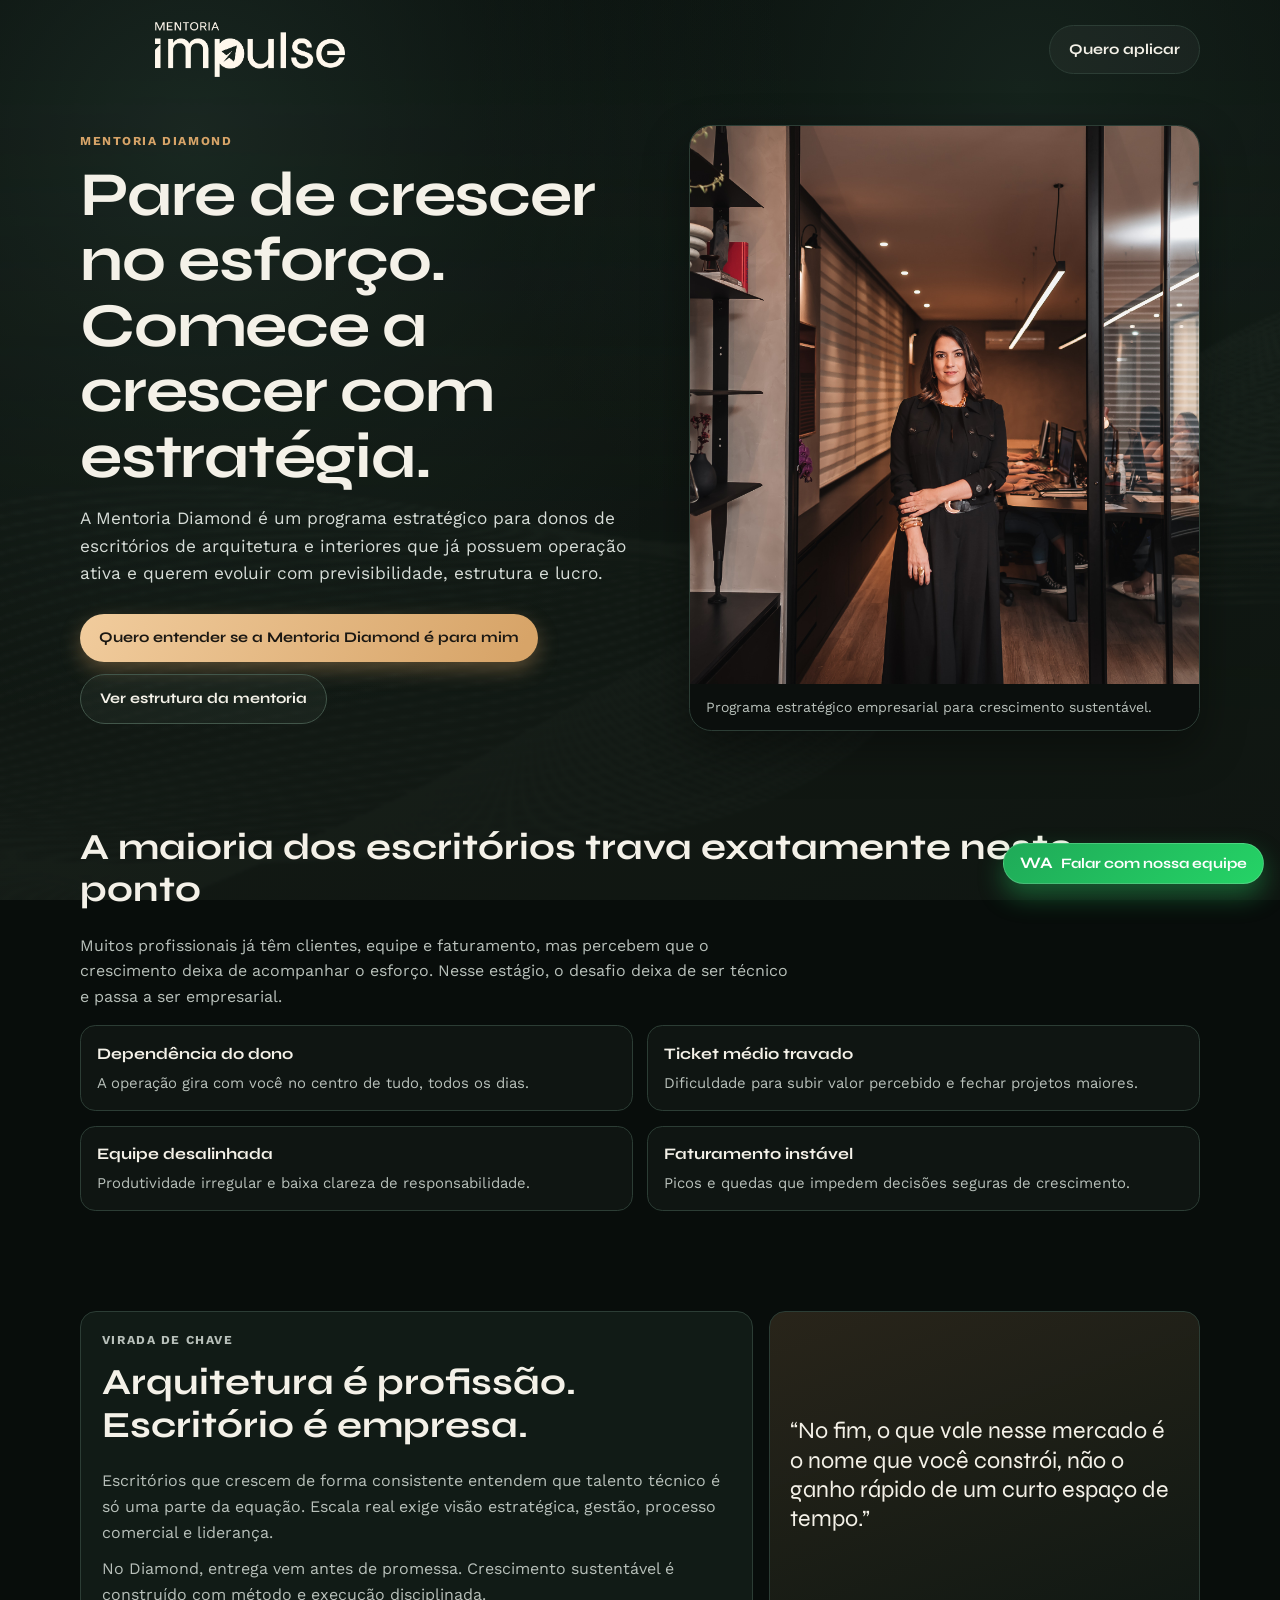
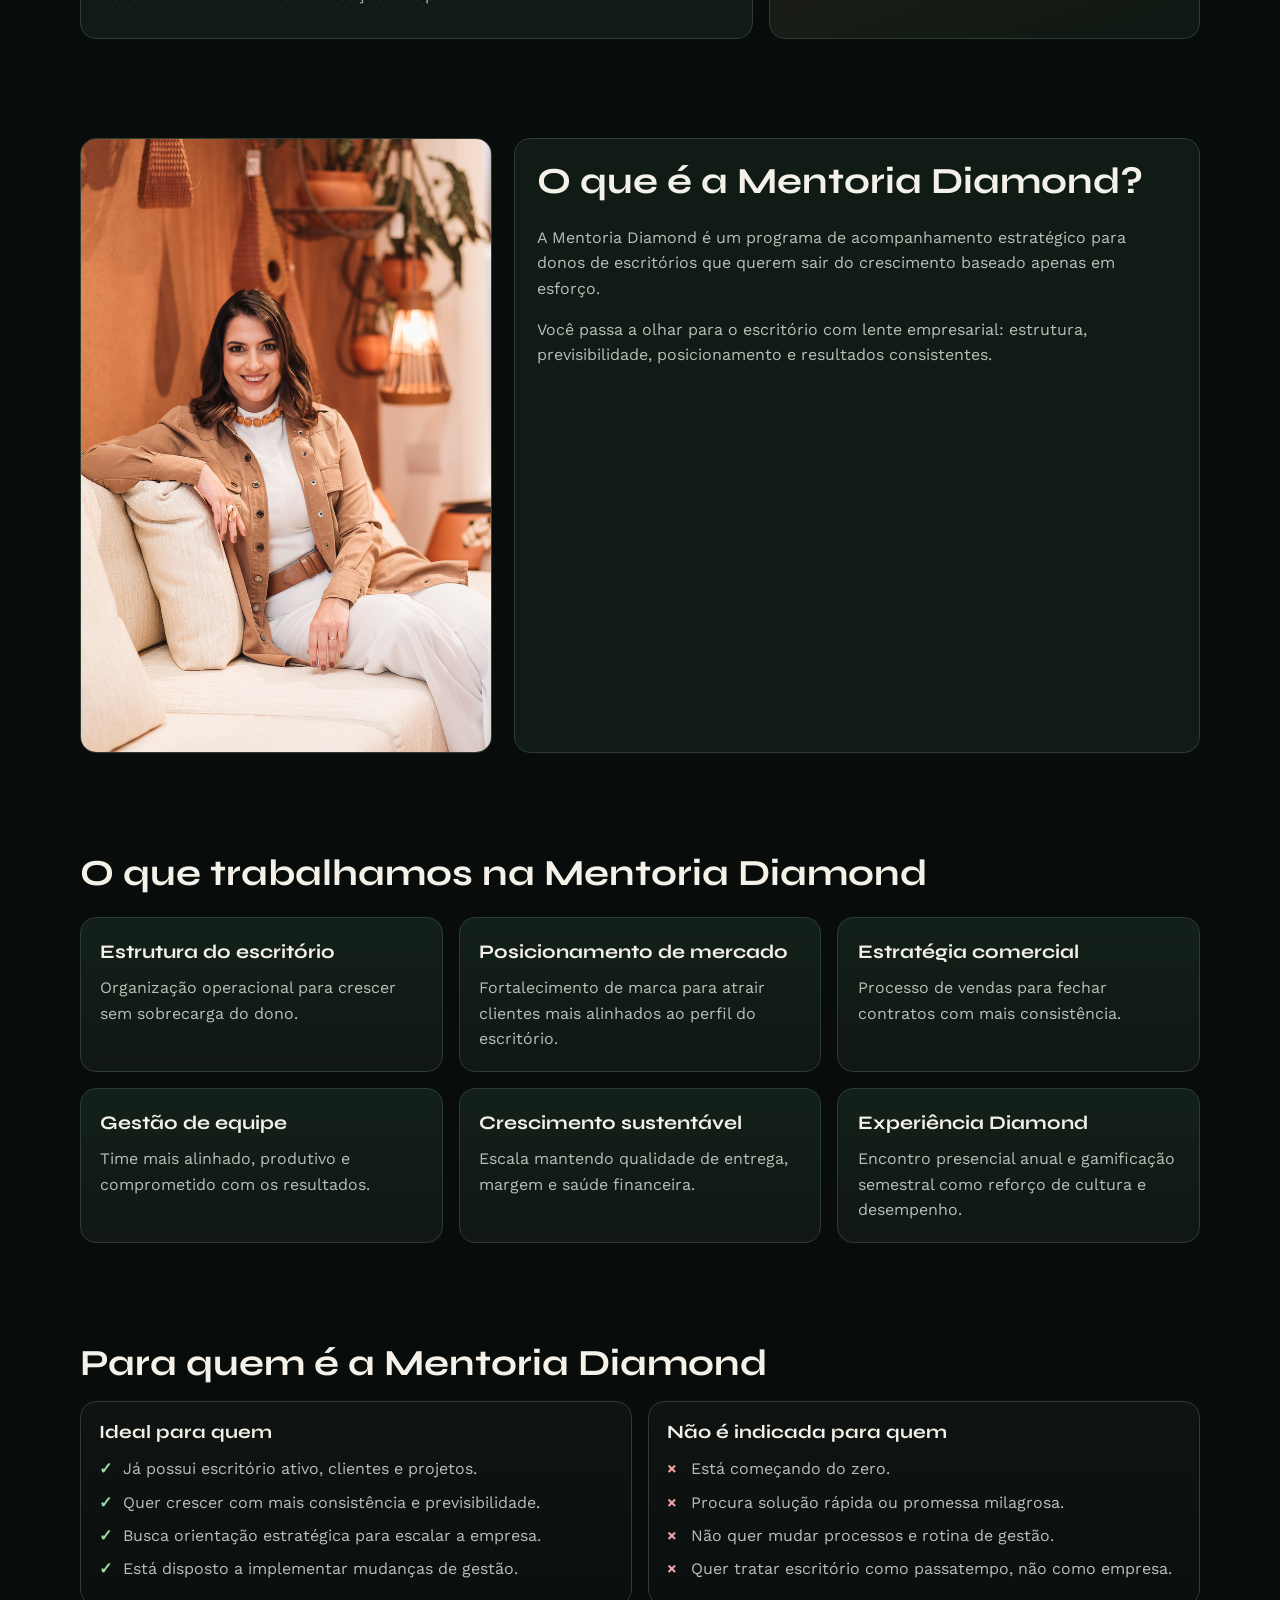
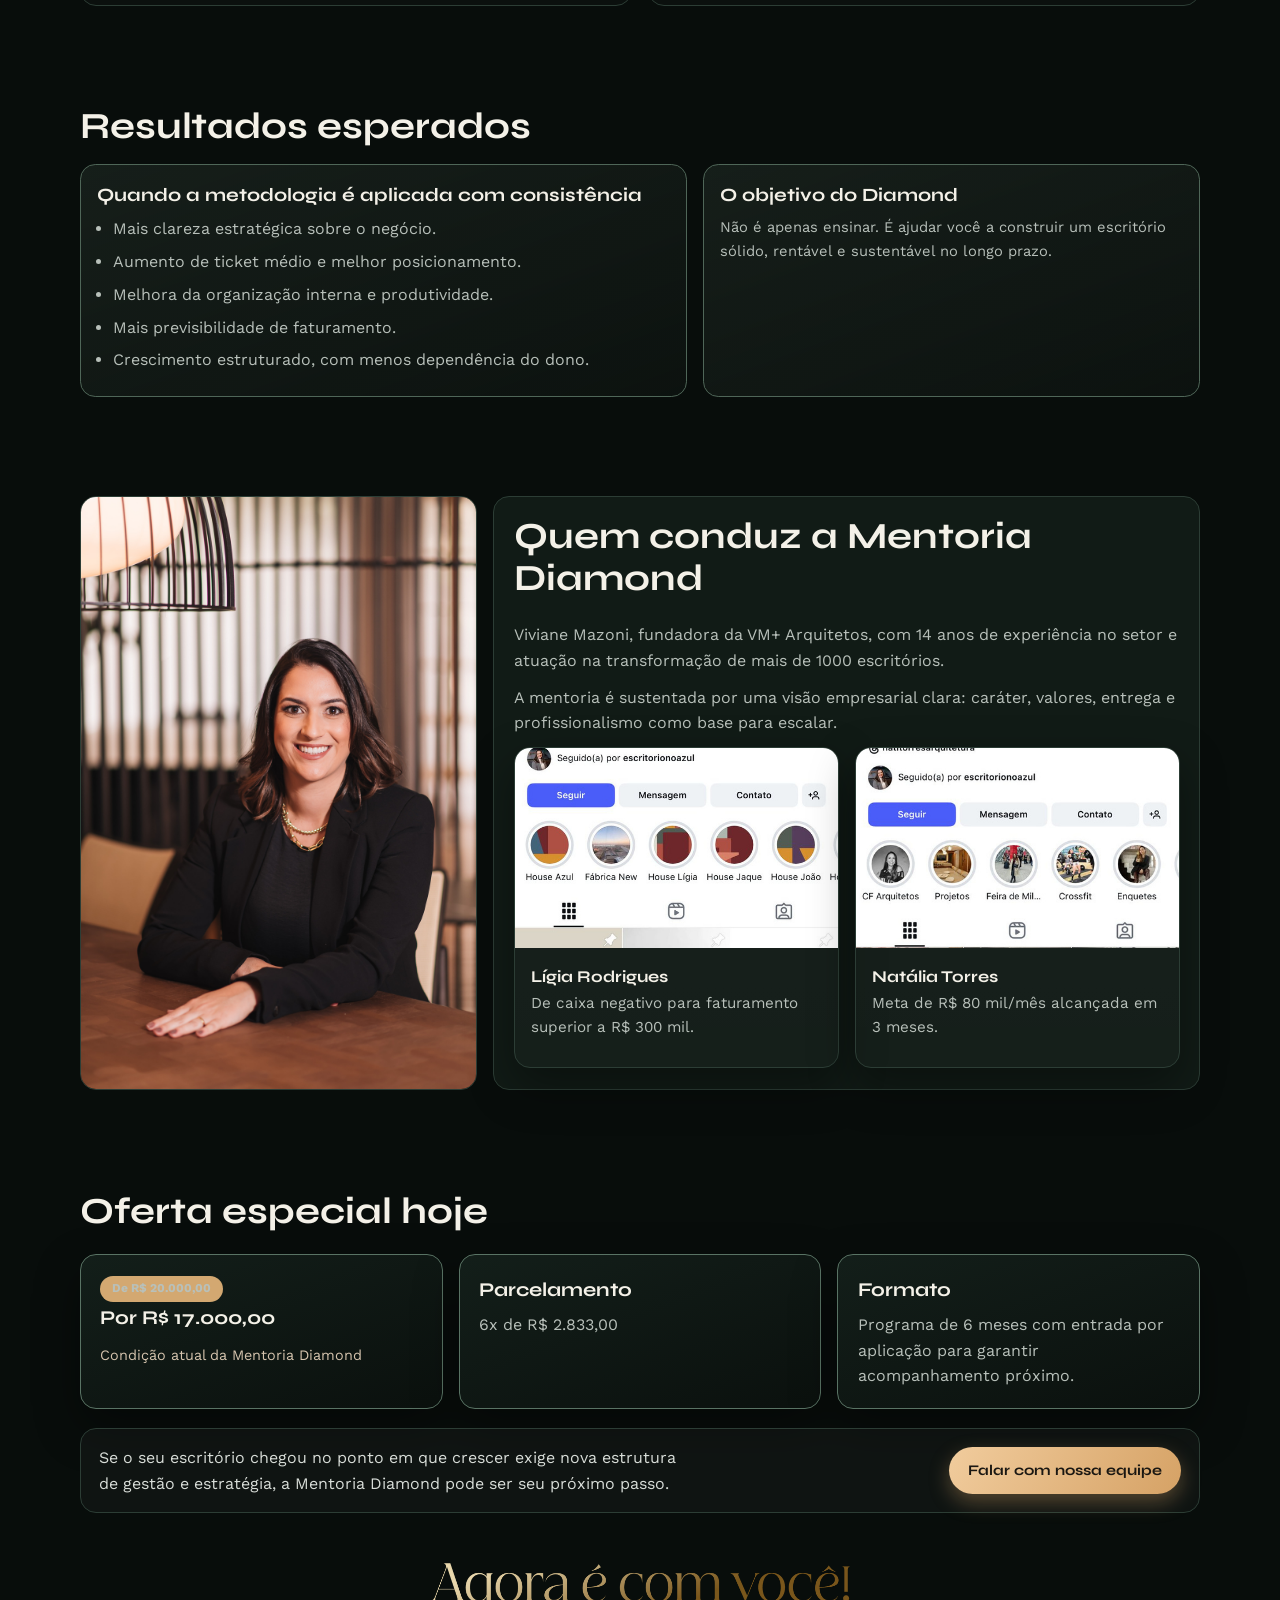
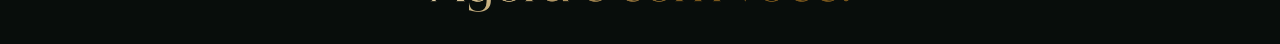
==== commit 85b437d9: "feat: adiciona botao flutuante de WhatsApp e CTA direto para equipe" ====
--- a/index.html
+++ b/index.html
@@ -289,10 +289,28 @@
             estrutura de gestão e estratégia, a Mentoria Diamond pode ser seu
             próximo passo.
           </p>
-          <a class="btn btn-solid" href="#">Quero entender a Mentoria Diamond</a>
+          <a
+            class="btn btn-solid"
+            href="https://wa.me/5531997871358?text=Olá%2C%20quero%20entender%20se%20a%20Mentoria%20Diamond%20é%20para%20mim."
+            target="_blank"
+            rel="noopener noreferrer"
+            >Falar com nossa equipe</a
+          >
         </div>
       </section>
     </main>
+
+    <a
+      class="whatsapp-float"
+      href="https://wa.me/5531997871358?text=Olá%2C%20quero%20entender%20se%20a%20Mentoria%20Diamond%20é%20para%20mim."
+      target="_blank"
+      rel="noopener noreferrer"
+      aria-label="Falar com a equipe no WhatsApp"
+      title="Falar com nossa equipe"
+    >
+      <span class="whatsapp-float-icon" aria-hidden="true">WA</span>
+      <span class="whatsapp-float-text">Falar com nossa equipe</span>
+    </a>
 
     <footer class="footer container reveal">
       <img src="./assets/p12_03_X21.png" alt="Agora é com você" loading="lazy" />
--- a/styles.css
+++ b/styles.css
@@ -553,6 +553,41 @@
   opacity: 0.95;
 }
 
+.whatsapp-float {
+  position: fixed;
+  right: 1rem;
+  bottom: 1rem;
+  z-index: 999;
+  display: inline-flex;
+  align-items: center;
+  gap: 0.5rem;
+  background: linear-gradient(140deg, #1faa58 0%, #25d366 100%);
+  color: #fff;
+  text-decoration: none;
+  padding: 0.72rem 1rem;
+  border-radius: 999px;
+  box-shadow: 0 12px 26px rgba(37, 211, 102, 0.38);
+  border: 1px solid rgba(255, 255, 255, 0.18);
+  font-family: "Syne", sans-serif;
+  font-weight: 700;
+  font-size: 0.9rem;
+  transition: transform 0.22s ease, box-shadow 0.22s ease;
+}
+
+.whatsapp-float:hover {
+  transform: translateY(-2px);
+  box-shadow: 0 16px 30px rgba(37, 211, 102, 0.45);
+}
+
+.whatsapp-float-icon {
+  font-size: 1rem;
+  line-height: 1;
+}
+
+.whatsapp-float-text {
+  line-height: 1.1;
+}
+
 .reveal {
   opacity: 0;
   transform: translateY(16px);
@@ -608,4 +643,11 @@
   .btn {
     width: 100%;
   }
-}
+
+  .whatsapp-float {
+    right: 0.72rem;
+    bottom: 0.72rem;
+    padding: 0.68rem 0.86rem;
+    font-size: 0.82rem;
+  }
+}
